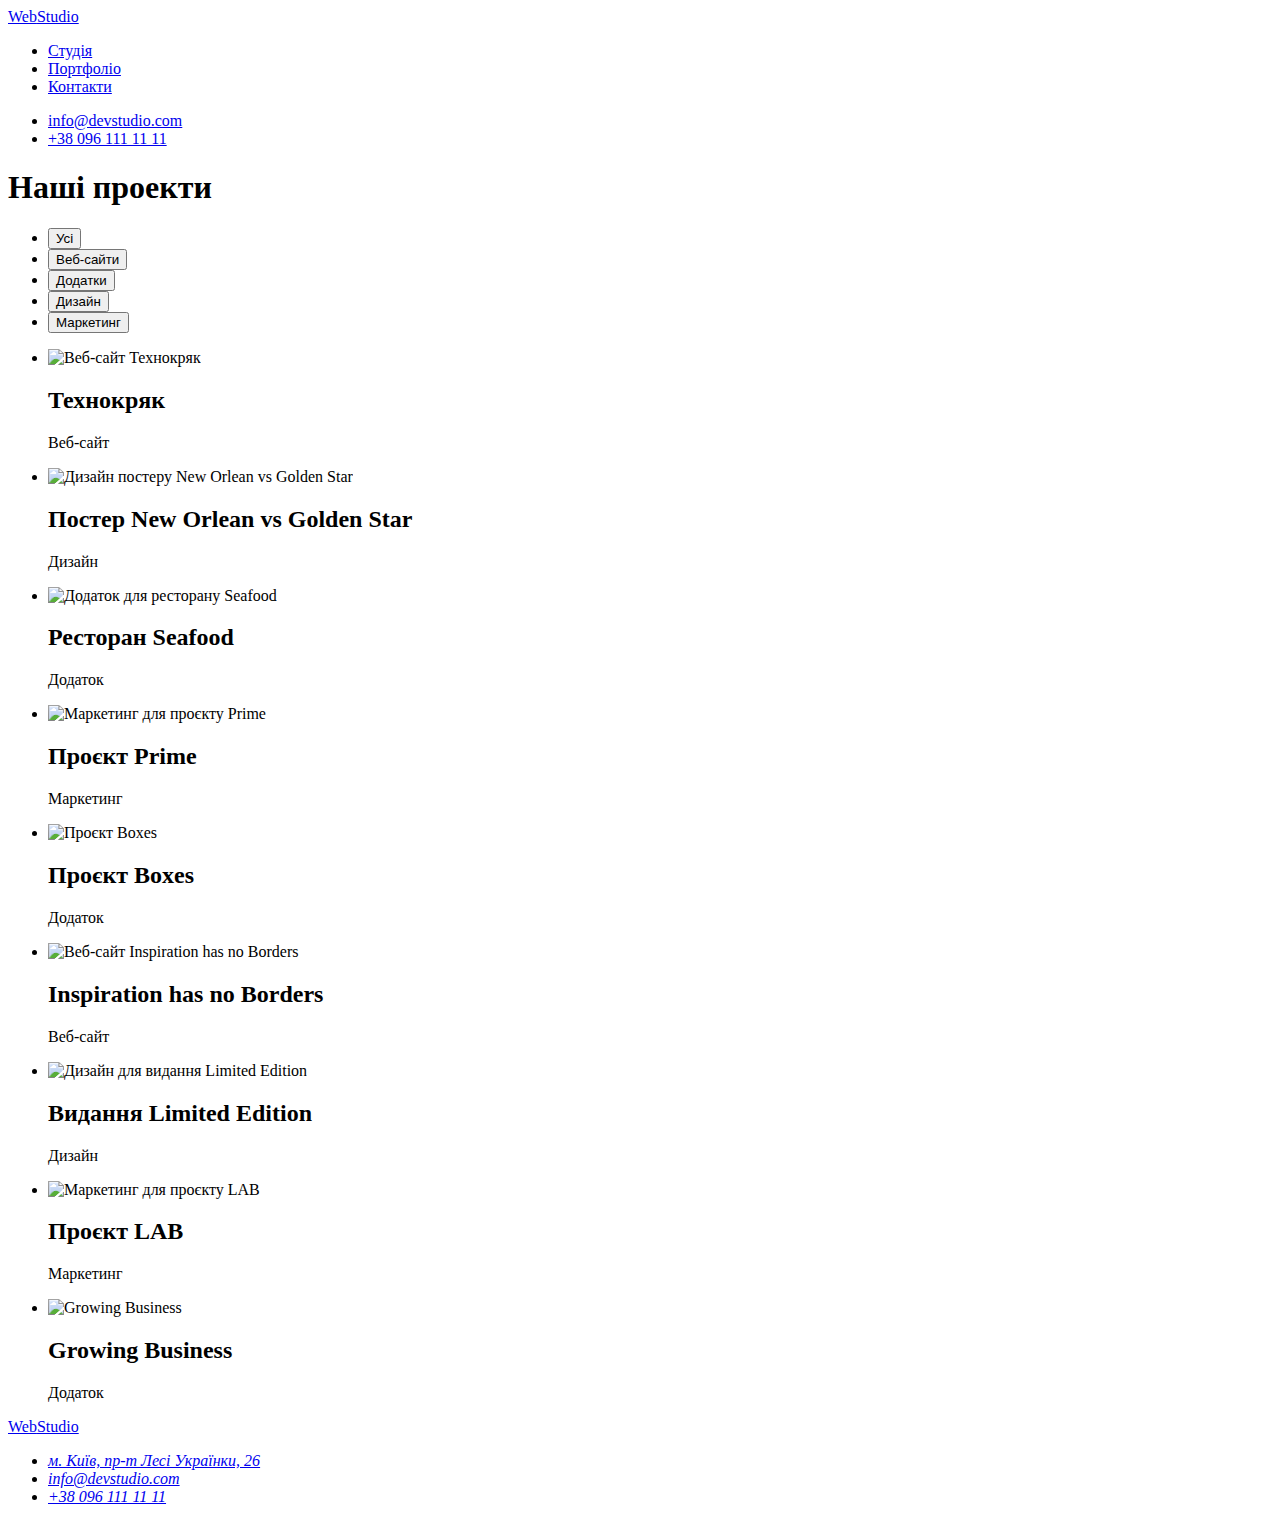
==== portfolio.html @ eea307a8 "Add files via upload" ====
<!DOCTYPE html>
<html lang="uk">
  <head>
    <meta charset="UTF-8" />
    <meta http-equiv="X-UA-Compatible" content="IE=edge" />
    <meta name="viewport" content="width=device-width, initial-scale=1.0" />
    <title>Portfolio</title>
    <link rel="stylesheet" href="./css/styles.css" />
    <link rel="preconnect" href="https://fonts.googleapis.com" />
    <link rel="preconnect" href="https://fonts.gstatic.com" crossorigin />
    <link
      href="https://fonts.googleapis.com/css2?family=Raleway:wght@700&family=Roboto:wght@400;500;700;900&display=swap"
      rel="stylesheet"
    />
  </head>
  <body>
    <!-- Header -->
    <header class="site-head">
      <nav class="site-map">
        <a class="site-logo" href="./index.html"
          ><span class="site-logo-web">Web</span>Studio</a
        >
        <ul class="site-list">
          <li class="list">
            <a class="site-list-item" href="./index.html">Студія</a>
          </li>
          <li class="list">
            <a class="site-list-item link-current" href="./portfolio.html"
              >Портфоліо</a
            >
          </li>
          <li class="list">
            <a class="site-list-item" href="./#">Контакти</a>
          </li>
        </ul>
        <ul class="head-contacts">
          <li class="list">
            <a class="head-mail" href="#">info@devstudio.com</a>
          </li>
          <li class="list">
            <a class="head-phone" href="tel:+380961111111">+38 096 111 11 11</a>
          </li>
        </ul>
      </nav>
    </header>
    <!-- Main -->
    <main>
      <!-- Projects -->
      <section class="projects">
        <h1 class="projects-title">Наші проекти</h1>
        <ul class="projects-buttons">
          <li class="list">
            <button type="button" class="project-btn">Усі</button>
          </li>
          <li class="list">
            <button type="button" class="project-btn">Веб-сайти</button>
          </li>
          <li class="list">
            <button type="button" class="project-btn">Додатки</button>
          </li>
          <li class="list">
            <button type="button" class="project-btn">Дизайн</button>
          </li>
          <li class="list">
            <button type="button" class="project-btn">Маркетинг</button>
          </li>
        </ul>
        <ul class="projects-list">
          <li class="list">
            <img
              src="./images/img-web-page.jpg"
              alt="Веб-сайт Технокряк"
              width="370"
            />
            <h2 class="project-list-item-title">Технокряк</h2>
            <p class="project-list-item-text">Веб-сайт</p>
          </li>
          <li class="list">
            <img
              src="./images/img-poster.jpg"
              alt="Дизайн постеру New Orlean vs Golden Star"
              width="370"
            />
            <h2 class="project-list-item-title">
              Постер <span lang="en-GB">New Orlean vs Golden Star</span>
            </h2>
            <p class="project-list-item-text">Дизайн</p>
          </li>
          <li class="list">
            <img
              src="./images/img-restaurant.jpg"
              alt="Додаток для ресторану Seafood"
              width="370"
            />
            <h2 class="project-list-item-title">
              Ресторан <span lang="en-GB">Seafood</span>
            </h2>
            <p class="project-list-item-text">Додаток</p>
          </li>
          <li class="list">
            <img
              src="./images/img-prime.jpg"
              alt="Маркетинг для проєкту Prime"
              width="370"
            />
            <h2 class="project-list-item-title">
              Проєкт <span lang="en-GB">Prime</span>
            </h2>
            <p class="project-list-item-text">Маркетинг</p>
          </li>
          <li class="project-list-item list">
            <img src="./images/img-boxes.jpg" alt="Проєкт Boxes" width="370" />
            <h2 class="project-list-item-title">
              Проєкт <span lang="en-GB">Boxes</span>
            </h2>
            <p class="project-list-item-text">Додаток</p>
          </li>
          <li class="list">
            <img
              src="./images/img-inspiration.jpg"
              alt="Веб-сайт Inspiration has no Borders"
              width="370"
            />
            <h2 class="project-list-item-title">
              <span lang="en-GB">Inspiration has no Borders</span>
            </h2>
            <p class="project-list-item-text">Веб-сайт</p>
          </li>
          <li class="list">
            <img
              src="./images/img-le.jpg"
              alt="Дизайн для видання Limited Edition"
              width="370"
            />
            <h2 class="project-list-item-title">
              Видання <span lang="en-GB">Limited Edition</span>
            </h2>
            <p class="project-list-item-text">Дизайн</p>
          </li>
          <li class="list">
            <img
              src="./images/img-lab.jpg"
              alt="Маркетинг для проєкту LAB"
              width="370"
            />
            <h2 class="project-list-item-title">
              Проєкт <span lang="en-GB">LAB</span>
            </h2>
            <p class="project-list-item-text">Маркетинг</p>
          </li>
          <li class="list">
            <img src="./images/img-gb.jpg" alt="Growing Business" width="370" />
            <h2 class="project-list-item-title">
              <span lang="en-GB">Growing Business</span>
            </h2>
            <p class="project-list-item-text">Додаток</p>
          </li>
        </ul>
      </section>
    </main>
    <!-- Footer -->
    <footer class="site-floor">
      <a class="floor-logo" href="./index.html"
        ><span class="site-logo-web">Web</span>Studio</a
      >
      <address class="location">
        <ul class="location-list">
          <li class="list">
            <a
              class="floor-location"
              href="https://goo.gl/maps/XUwRcNz6kgD58abX9"
              target="_blank"
              rel="noreferrer noopener"
              >м. Київ, пр-т Лесі Українки, 26</a
            >
          </li>
          <li class="list">
            <a class="floor-mail" href="#">info@devstudio.com</a>
          </li>
          <li class="list">
            <a class="floor-phone" href="tel:+380961111111"
              >+38 096 111 11 11</a
            >
          </li>
        </ul>
      </address>
    </footer>
  </body>
</html>
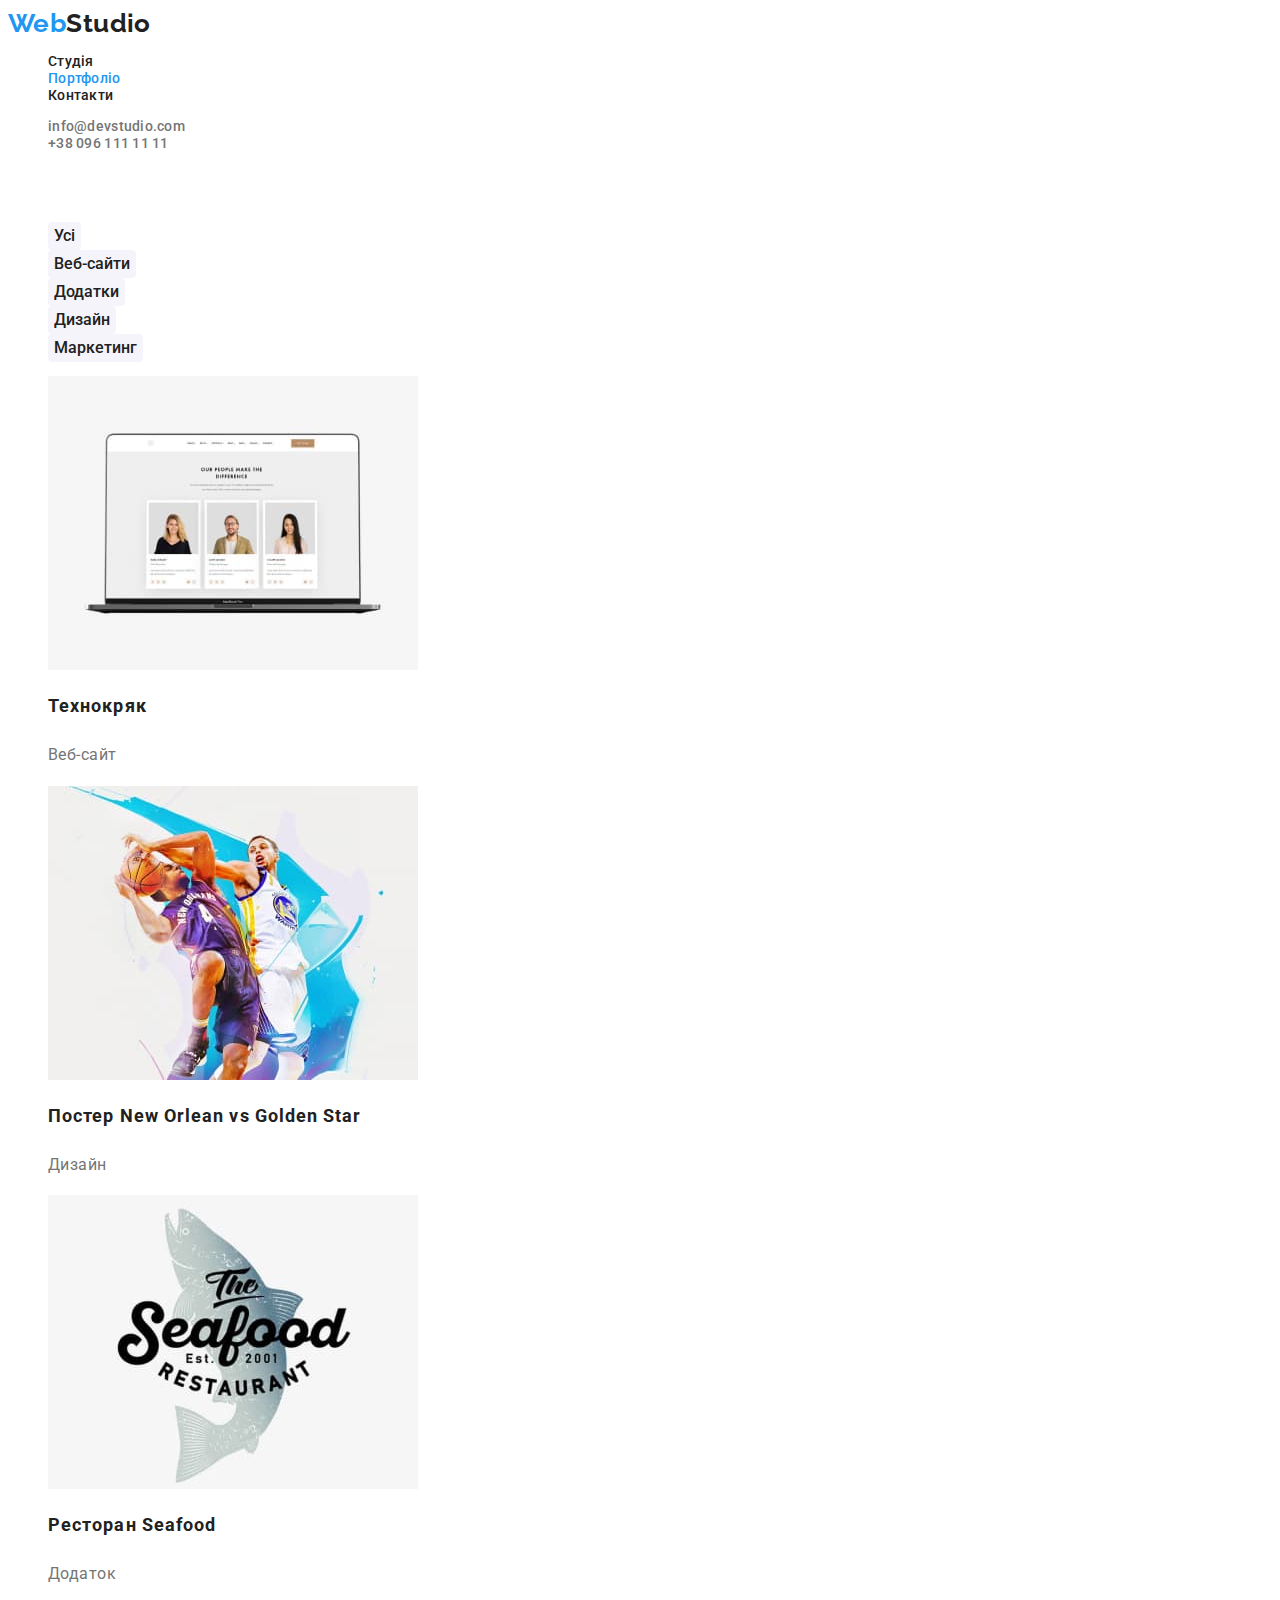
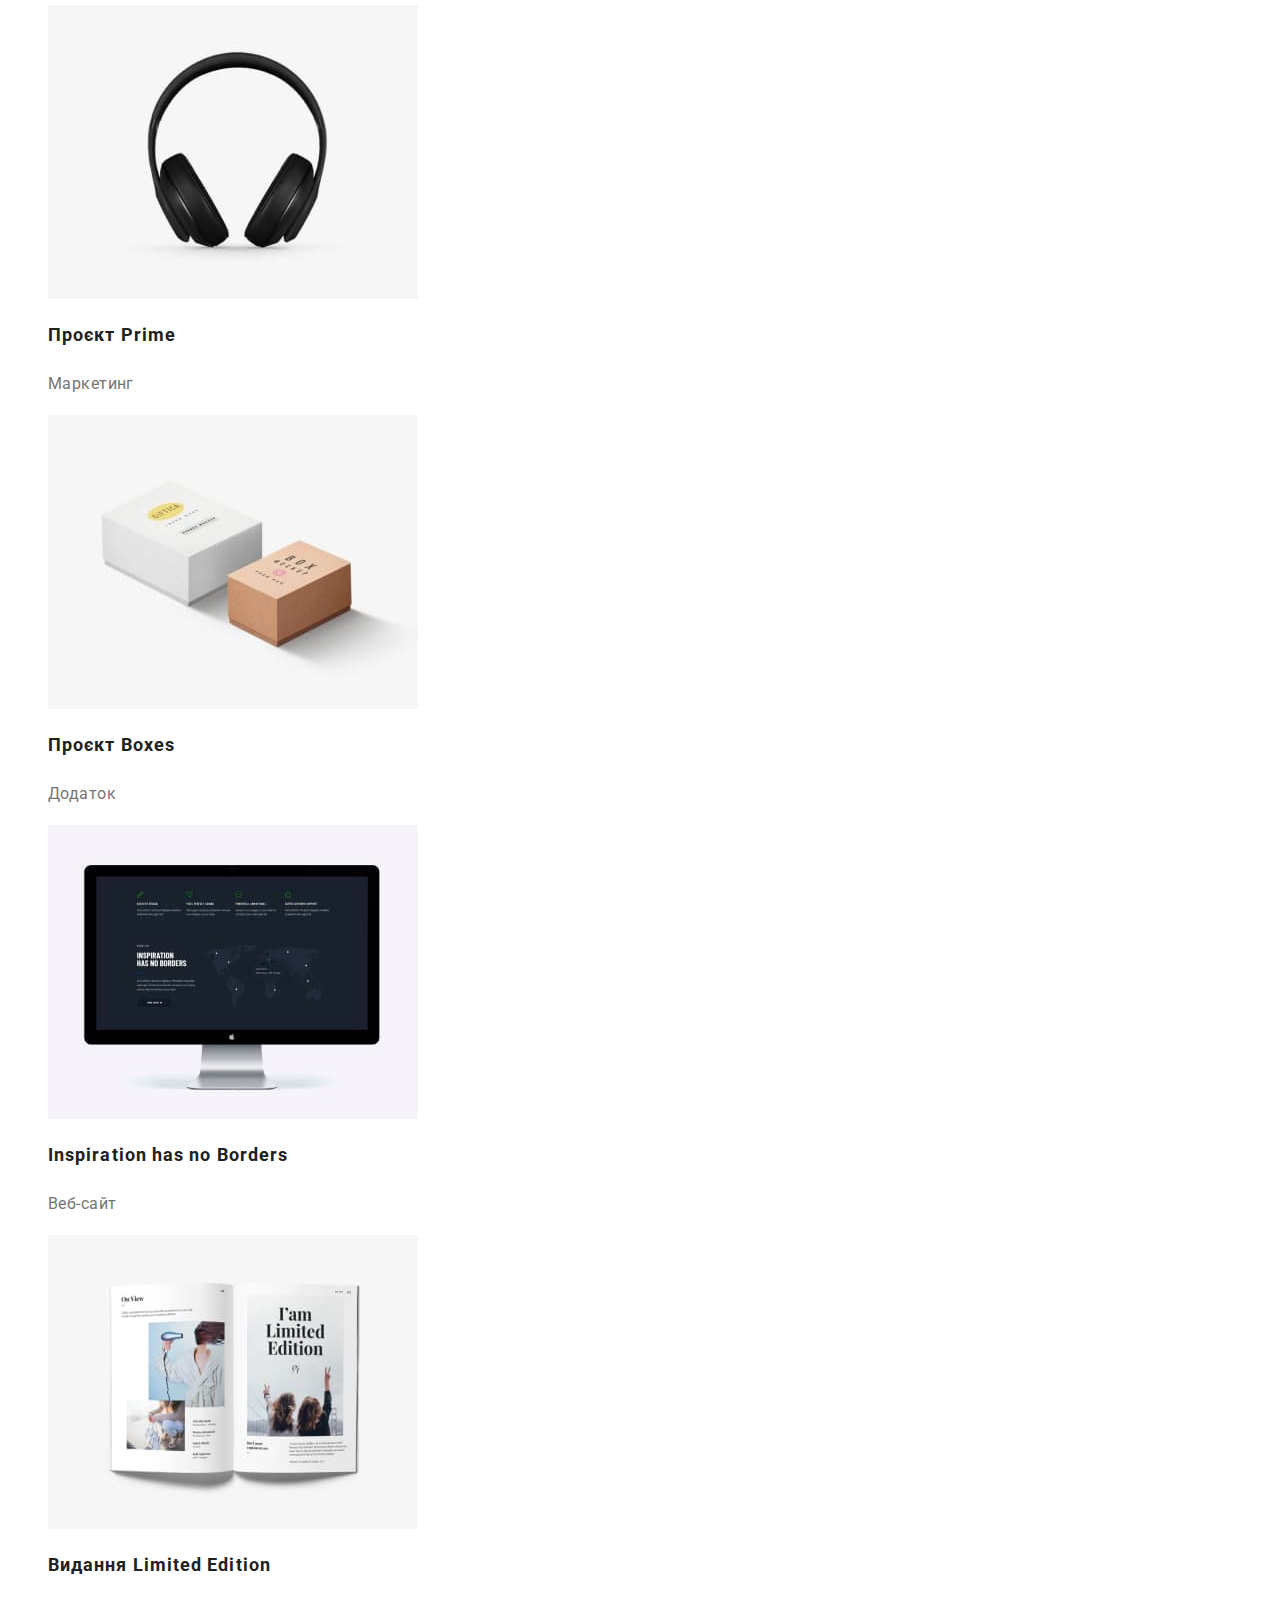
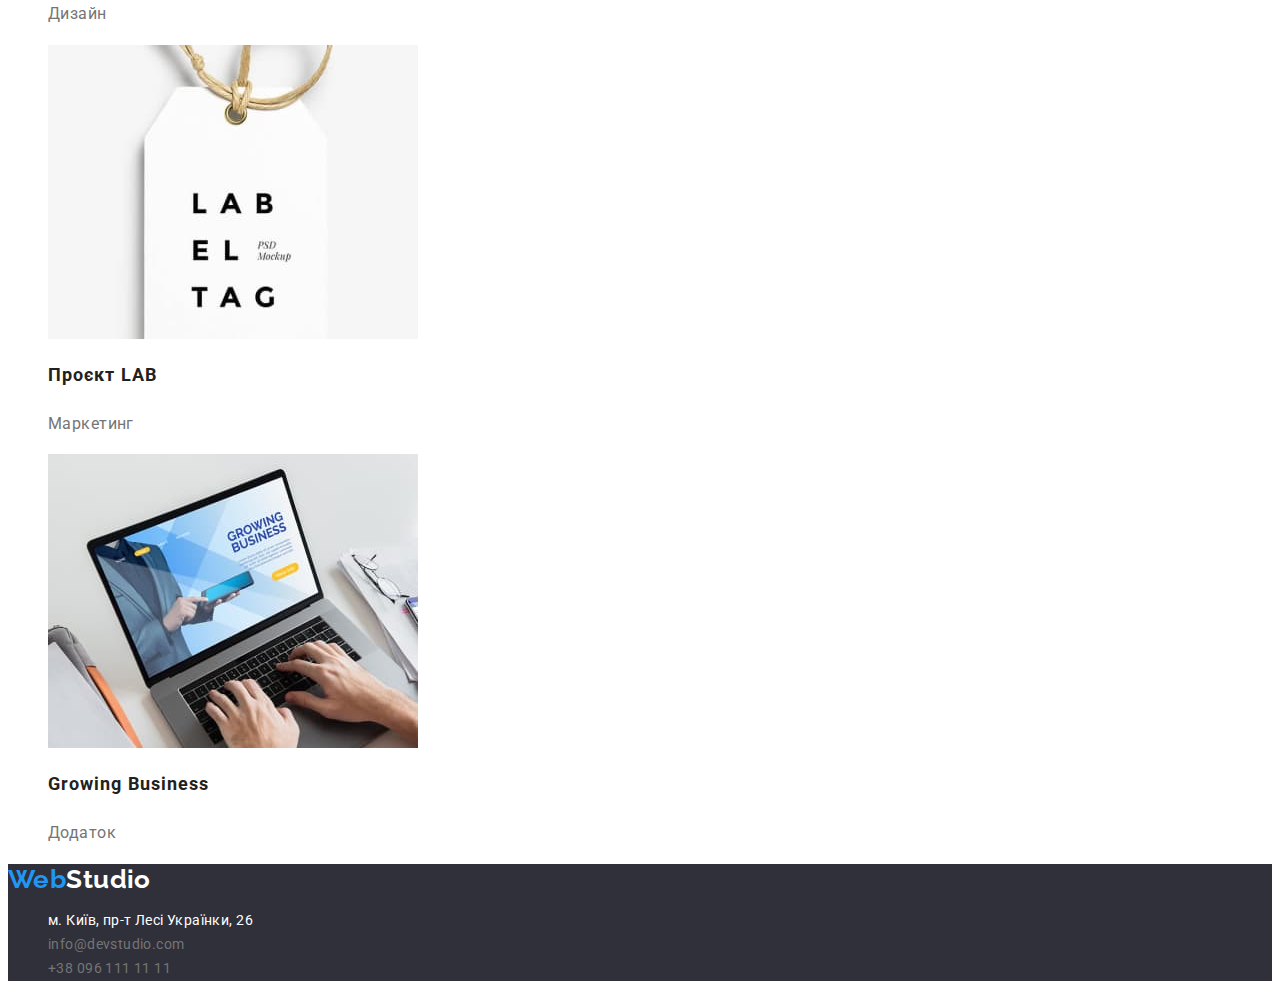
==== commit b5dc76d8: "add container and section classes" ====
--- a/portfolio.html
+++ b/portfolio.html
@@ -5,6 +5,10 @@
     <meta http-equiv="X-UA-Compatible" content="IE=edge" />
     <meta name="viewport" content="width=device-width, initial-scale=1.0" />
     <title>Portfolio</title>
+    <link
+      rel="stylesheet"
+      href="node_modules/modern-normalize/modern-normalize.css"
+    />
     <link rel="stylesheet" href="./css/styles.css" />
     <link rel="preconnect" href="https://fonts.googleapis.com" />
     <link rel="preconnect" href="https://fonts.gstatic.com" crossorigin />
@@ -16,174 +20,190 @@
   <body>
     <!-- Header -->
     <header class="site-head">
-      <nav class="site-map">
-        <a class="site-logo" href="./index.html"
-          ><span class="site-logo-web">Web</span>Studio</a
-        >
-        <ul class="site-list">
-          <li class="list">
-            <a class="site-list-item" href="./index.html">Студія</a>
-          </li>
-          <li class="list">
-            <a class="site-list-item link-current" href="./portfolio.html"
-              >Портфоліо</a
-            >
-          </li>
-          <li class="list">
-            <a class="site-list-item" href="./#">Контакти</a>
-          </li>
-        </ul>
-        <ul class="head-contacts">
-          <li class="list">
-            <a class="head-mail" href="#">info@devstudio.com</a>
-          </li>
-          <li class="list">
-            <a class="head-phone" href="tel:+380961111111">+38 096 111 11 11</a>
-          </li>
-        </ul>
-      </nav>
+      <div class="container">
+        <nav class="site-map">
+          <a class="site-logo" href="./index.html"
+            ><span class="site-logo-web">Web</span>Studio</a
+          >
+          <ul class="site-list">
+            <li class="list">
+              <a class="site-list-item" href="./index.html">Студія</a>
+            </li>
+            <li class="list">
+              <a class="site-list-item link-current" href="./portfolio.html"
+                >Портфоліо</a
+              >
+            </li>
+            <li class="list">
+              <a class="site-list-item" href="./#">Контакти</a>
+            </li>
+          </ul>
+          <ul class="head-contacts">
+            <li class="list">
+              <a class="head-mail" href="#">info@devstudio.com</a>
+            </li>
+            <li class="list">
+              <a class="head-phone" href="tel:+380961111111"
+                >+38 096 111 11 11</a
+              >
+            </li>
+          </ul>
+        </nav>
+      </div>
     </header>
     <!-- Main -->
     <main>
       <!-- Projects -->
       <section class="projects">
-        <h1 class="projects-title">Наші проекти</h1>
-        <ul class="projects-buttons">
-          <li class="list">
-            <button type="button" class="project-btn">Усі</button>
-          </li>
-          <li class="list">
-            <button type="button" class="project-btn">Веб-сайти</button>
-          </li>
-          <li class="list">
-            <button type="button" class="project-btn">Додатки</button>
-          </li>
-          <li class="list">
-            <button type="button" class="project-btn">Дизайн</button>
-          </li>
-          <li class="list">
-            <button type="button" class="project-btn">Маркетинг</button>
-          </li>
-        </ul>
-        <ul class="projects-list">
-          <li class="list">
-            <img
-              src="./images/img-web-page.jpg"
-              alt="Веб-сайт Технокряк"
-              width="370"
-            />
-            <h2 class="project-list-item-title">Технокряк</h2>
-            <p class="project-list-item-text">Веб-сайт</p>
-          </li>
-          <li class="list">
-            <img
-              src="./images/img-poster.jpg"
-              alt="Дизайн постеру New Orlean vs Golden Star"
-              width="370"
-            />
-            <h2 class="project-list-item-title">
-              Постер <span lang="en-GB">New Orlean vs Golden Star</span>
-            </h2>
-            <p class="project-list-item-text">Дизайн</p>
-          </li>
-          <li class="list">
-            <img
-              src="./images/img-restaurant.jpg"
-              alt="Додаток для ресторану Seafood"
-              width="370"
-            />
-            <h2 class="project-list-item-title">
-              Ресторан <span lang="en-GB">Seafood</span>
-            </h2>
-            <p class="project-list-item-text">Додаток</p>
-          </li>
-          <li class="list">
-            <img
-              src="./images/img-prime.jpg"
-              alt="Маркетинг для проєкту Prime"
-              width="370"
-            />
-            <h2 class="project-list-item-title">
-              Проєкт <span lang="en-GB">Prime</span>
-            </h2>
-            <p class="project-list-item-text">Маркетинг</p>
-          </li>
-          <li class="project-list-item list">
-            <img src="./images/img-boxes.jpg" alt="Проєкт Boxes" width="370" />
-            <h2 class="project-list-item-title">
-              Проєкт <span lang="en-GB">Boxes</span>
-            </h2>
-            <p class="project-list-item-text">Додаток</p>
-          </li>
-          <li class="list">
-            <img
-              src="./images/img-inspiration.jpg"
-              alt="Веб-сайт Inspiration has no Borders"
-              width="370"
-            />
-            <h2 class="project-list-item-title">
-              <span lang="en-GB">Inspiration has no Borders</span>
-            </h2>
-            <p class="project-list-item-text">Веб-сайт</p>
-          </li>
-          <li class="list">
-            <img
-              src="./images/img-le.jpg"
-              alt="Дизайн для видання Limited Edition"
-              width="370"
-            />
-            <h2 class="project-list-item-title">
-              Видання <span lang="en-GB">Limited Edition</span>
-            </h2>
-            <p class="project-list-item-text">Дизайн</p>
-          </li>
-          <li class="list">
-            <img
-              src="./images/img-lab.jpg"
-              alt="Маркетинг для проєкту LAB"
-              width="370"
-            />
-            <h2 class="project-list-item-title">
-              Проєкт <span lang="en-GB">LAB</span>
-            </h2>
-            <p class="project-list-item-text">Маркетинг</p>
-          </li>
-          <li class="list">
-            <img src="./images/img-gb.jpg" alt="Growing Business" width="370" />
-            <h2 class="project-list-item-title">
-              <span lang="en-GB">Growing Business</span>
-            </h2>
-            <p class="project-list-item-text">Додаток</p>
-          </li>
-        </ul>
+        <div class="container">
+          <h1 class="projects-title">Наші проекти</h1>
+          <ul class="projects-buttons">
+            <li class="list">
+              <button type="button" class="project-btn">Усі</button>
+            </li>
+            <li class="list">
+              <button type="button" class="project-btn">Веб-сайти</button>
+            </li>
+            <li class="list">
+              <button type="button" class="project-btn">Додатки</button>
+            </li>
+            <li class="list">
+              <button type="button" class="project-btn">Дизайн</button>
+            </li>
+            <li class="list">
+              <button type="button" class="project-btn">Маркетинг</button>
+            </li>
+          </ul>
+          <ul class="projects-list">
+            <li class="list">
+              <img
+                src="./images/img-web-page.jpg"
+                alt="Веб-сайт Технокряк"
+                width="370"
+              />
+              <h2 class="project-list-item-title">Технокряк</h2>
+              <p class="project-list-item-text">Веб-сайт</p>
+            </li>
+            <li class="list">
+              <img
+                src="./images/img-poster.jpg"
+                alt="Дизайн постеру New Orlean vs Golden Star"
+                width="370"
+              />
+              <h2 class="project-list-item-title">
+                Постер <span lang="en-GB">New Orlean vs Golden Star</span>
+              </h2>
+              <p class="project-list-item-text">Дизайн</p>
+            </li>
+            <li class="list">
+              <img
+                src="./images/img-restaurant.jpg"
+                alt="Додаток для ресторану Seafood"
+                width="370"
+              />
+              <h2 class="project-list-item-title">
+                Ресторан <span lang="en-GB">Seafood</span>
+              </h2>
+              <p class="project-list-item-text">Додаток</p>
+            </li>
+            <li class="list">
+              <img
+                src="./images/img-prime.jpg"
+                alt="Маркетинг для проєкту Prime"
+                width="370"
+              />
+              <h2 class="project-list-item-title">
+                Проєкт <span lang="en-GB">Prime</span>
+              </h2>
+              <p class="project-list-item-text">Маркетинг</p>
+            </li>
+            <li class="project-list-item list">
+              <img
+                src="./images/img-boxes.jpg"
+                alt="Проєкт Boxes"
+                width="370"
+              />
+              <h2 class="project-list-item-title">
+                Проєкт <span lang="en-GB">Boxes</span>
+              </h2>
+              <p class="project-list-item-text">Додаток</p>
+            </li>
+            <li class="list">
+              <img
+                src="./images/img-inspiration.jpg"
+                alt="Веб-сайт Inspiration has no Borders"
+                width="370"
+              />
+              <h2 class="project-list-item-title">
+                <span lang="en-GB">Inspiration has no Borders</span>
+              </h2>
+              <p class="project-list-item-text">Веб-сайт</p>
+            </li>
+            <li class="list">
+              <img
+                src="./images/img-le.jpg"
+                alt="Дизайн для видання Limited Edition"
+                width="370"
+              />
+              <h2 class="project-list-item-title">
+                Видання <span lang="en-GB">Limited Edition</span>
+              </h2>
+              <p class="project-list-item-text">Дизайн</p>
+            </li>
+            <li class="list">
+              <img
+                src="./images/img-lab.jpg"
+                alt="Маркетинг для проєкту LAB"
+                width="370"
+              />
+              <h2 class="project-list-item-title">
+                Проєкт <span lang="en-GB">LAB</span>
+              </h2>
+              <p class="project-list-item-text">Маркетинг</p>
+            </li>
+            <li class="list">
+              <img
+                src="./images/img-gb.jpg"
+                alt="Growing Business"
+                width="370"
+              />
+              <h2 class="project-list-item-title">
+                <span lang="en-GB">Growing Business</span>
+              </h2>
+              <p class="project-list-item-text">Додаток</p>
+            </li>
+          </ul>
+        </div>
       </section>
     </main>
     <!-- Footer -->
     <footer class="site-floor">
-      <a class="floor-logo" href="./index.html"
-        ><span class="site-logo-web">Web</span>Studio</a
-      >
-      <address class="location">
-        <ul class="location-list">
-          <li class="list">
-            <a
-              class="floor-location"
-              href="https://goo.gl/maps/XUwRcNz6kgD58abX9"
-              target="_blank"
-              rel="noreferrer noopener"
-              >м. Київ, пр-т Лесі Українки, 26</a
-            >
-          </li>
-          <li class="list">
-            <a class="floor-mail" href="#">info@devstudio.com</a>
-          </li>
-          <li class="list">
-            <a class="floor-phone" href="tel:+380961111111"
-              >+38 096 111 11 11</a
-            >
-          </li>
-        </ul>
-      </address>
+      <div class="container">
+        <a class="floor-logo" href="./index.html"
+          ><span class="site-logo-web">Web</span>Studio</a
+        >
+        <address class="location">
+          <ul class="location-list">
+            <li class="list">
+              <a
+                class="floor-location"
+                href="https://goo.gl/maps/XUwRcNz6kgD58abX9"
+                target="_blank"
+                rel="noreferrer noopener"
+                >м. Київ, пр-т Лесі Українки, 26</a
+              >
+            </li>
+            <li class="list">
+              <a class="floor-mail" href="#">info@devstudio.com</a>
+            </li>
+            <li class="list">
+              <a class="floor-phone" href="tel:+380961111111"
+                >+38 096 111 11 11</a
+              >
+            </li>
+          </ul>
+        </address>
+      </div>
     </footer>
   </body>
 </html>
--- a/css/styles.css
+++ b/css/styles.css
@@ -0,0 +1,282 @@
+:root {
+  --main-page-color: #ffffff;
+  --secondary-page-color: #2f303a;
+  --third-page-color: #f5f4fa;
+  --main-text-color: #212121;
+  --secondary-text-color: #757575;
+  --blue-color: #2196f3;
+}
+/* body */
+body {
+  font-family: "Roboto", sans-serif;
+  /* width: 1600px; */
+  background-color: var(--main-page-color);
+  font-size: 14px;
+  letter-spacing: 0.03em;
+  color: var(--main-text-color);
+}
+/* container */
+.container {
+width: 1200px;
+}
+/* section */
+.section {
+padding: 94px 0px; 
+}
+/* index and portfolio both */
+.list {
+  list-style: none;
+}
+/* header */
+.site-head {
+  background-color: var(--main-page-color);
+}
+.site-logo {
+  font-family: "Raleway", sans-serif;
+  font-weight: 700;
+  font-size: 26px;
+  line-height: 1.19;
+  color: var(--main-text-color);
+  text-decoration: none;
+}
+.site-logo:hover {
+  background-color: var(--main-page-color);
+}
+.site-logo:focus {
+  background-color: var(--main-page-color);
+}
+.site-logo-web {
+  color: var(--blue-color);
+}
+.site-list-item {
+  font-weight: 500;
+  line-height: 1.14;
+  letter-spacing: 0.02em;
+  color: var(--main-text-color);
+  text-decoration: none;
+}
+.site-list-item:hover {
+  color: var(--blue-color);
+}
+.site-list-item:focus {
+  color: var(--main-text-color);
+}
+.link-current {
+  color: var(--blue-color);
+}
+.head-mail {
+  font-weight: 500;
+  line-height: 1.14;
+  letter-spacing: 0.02em;
+  color: var(--secondary-text-color);
+  text-decoration: none;
+}
+.head-mail:hover {
+  color: var(--blue-color);
+}
+.head-mail :focus {
+  color: var(--main-text-color);
+}
+.head-phone {
+  font-weight: 500;
+  line-height: 1.14;
+  letter-spacing: 0.02em;
+  color: var(--secondary-text-color);
+  text-decoration: none;
+}
+.head-phone:hover {
+  color: var(--blue-color);
+}
+.head-phone:focus {
+  color: var(--main-text-color);
+}
+/* footer */
+.site-floor {
+  background-color: var(--secondary-page-color);
+}
+.floor-logo {
+  font-family: "Raleway";
+  font-weight: 700;
+  font-size: 26px;
+  line-height: 1.19;
+  color: var(--main-page-color);
+  text-decoration: none;
+}
+.floor-logo:hover {
+  background-color: var(--secondary-page-color);
+}
+.floor-logo:focus {
+  background-color: var(--secondary-page-color);
+}
+.floor-location {
+  font-style: normal;
+  line-height: 1.71;
+  color: var(--main-page-color);
+  text-decoration: none;
+}
+.floor-location:hover {
+  color: var(--blue-color);
+}
+.floor-location:focus {
+  color: var(--secondary-text-color);
+}
+.floor-mail {
+  font-style: normal;
+  line-height: 1.71;
+  color: var(--secondary-text-color);
+  text-decoration: none;
+}
+.floor-mail:hover {
+  color: var(--blue-color);
+}
+.floor-mail:focus {
+  color: var(--secondary-text-color);
+}
+.floor-phone {
+  font-style: normal;
+  line-height: 1.71;
+  color: var(--secondary-text-color);
+  text-decoration: none;
+}
+.floor-phone:hover {
+  color: var(--blue-color);
+}
+.floor-phone:focus {
+  color: var(--secondary-text-color);
+}
+/* index.html  */
+/* Index Main */
+/* Hero */
+.hero {
+  background-color: var(--secondary-page-color);
+}
+.hero-title {
+  font-weight: 900;
+  font-size: 44px;
+  line-height: 1.36;
+  letter-spacing: 0.06em;
+  text-transform: uppercase;
+  color: var(--main-page-color);
+}
+.button {
+  cursor: pointer;
+  font-family: inherit;
+  font-weight: 700;
+  font-size: 16px;
+  line-height: 1.87;
+  letter-spacing: 0.06em;
+  color: var(--main-page-color);
+  background-color: var(--blue-color);
+  border: var(--blue-color);
+  border-radius: 4px;
+}
+.button:hover {
+  color: var(--main-page-color);
+  background-color: var(--blue-color);
+  border: 1px solid var(--blue-color);
+  border-radius: 4px;
+}
+.button:focus {
+  color: var(--main-page-color);
+  background-color: var(--blue-color);
+  border: var(--blue-color);
+  border: 1px solid var(--blue-color);
+  border-radius: 4px;
+}
+/* Benefits  */
+.benefits-title {
+  visibility: hidden;
+}
+.benefits-list-title {
+  font-size: 14px;
+  font-weight: 700;
+  line-height: 1.14;
+  text-transform: uppercase;
+  color: var(--main-text-color);
+}
+.benefits-list-text {
+  line-height: 1.14;
+  color: var(--secondary-text-color);
+}
+/* Operation */
+.operation {
+  background-color: var(--main-page-color);
+}
+.operation-title {
+  font-weight: 700;
+  font-size: 36px;
+  line-height: 1.16;
+  color: var(--main-text-color);
+}
+/* Team */
+.team {
+  background-color: var(--third-page-color);
+}
+.team-title {
+  font-weight: 700;
+  font-size: 36px;
+  line-height: 1.16;
+  color: var(--main-text-color);
+}
+.team-list-item-title {
+  font-weight: 500;
+  font-size: 16px;
+  line-height: 1.18;
+  color: var(--main-text-color);
+}
+.team-list-item-text {
+  font-size: 16px;
+  line-height: 1.18;
+  color: var(--secondary-text-color);
+}
+/* portfolio.html  */
+/*  Portfolio Main  */
+.project {
+  background-color: var(--main-page-color);
+}
+/* Projects */
+.projects-title {
+  visibility: hidden;
+}
+.projects-buttons {
+  background-color: var(--main-page-color);
+}
+.project-btn {
+  cursor: pointer;
+  font-family: inherit;
+  font-weight: 500;
+  font-size: 16px;
+  line-height: 1.62;
+  color: var(--main-text-color);
+  background-color: var(--third-page-color);
+  border: var(--third-page-color);
+  border-radius: 4px;
+}
+.project-btn:hover {
+  color: var(--main-page-color);
+  background-color: var(--blue-color);
+  border: var(--blue-color);
+  border: 1px solid var(--main-text-color);
+  border-radius: 4px;
+}
+.project-btn:focus {
+  color: var(--main-page-color);
+  background-color: var(--blue-color);
+  border: 1px solid var(--main-text-color);
+  border-radius: 4px;
+}
+.projects-title {
+  visibility: hidden;
+}
+.project-list-item-title {
+  font-weight: 700;
+  font-size: 18px;
+  line-height: 2;
+  letter-spacing: 0.06em;
+  color: var(--main-text-color);
+}
+.project-list-item-text {
+  font-size: 16px;
+  line-height: 1.87;
+  color: var(--secondary-text-color);
+}
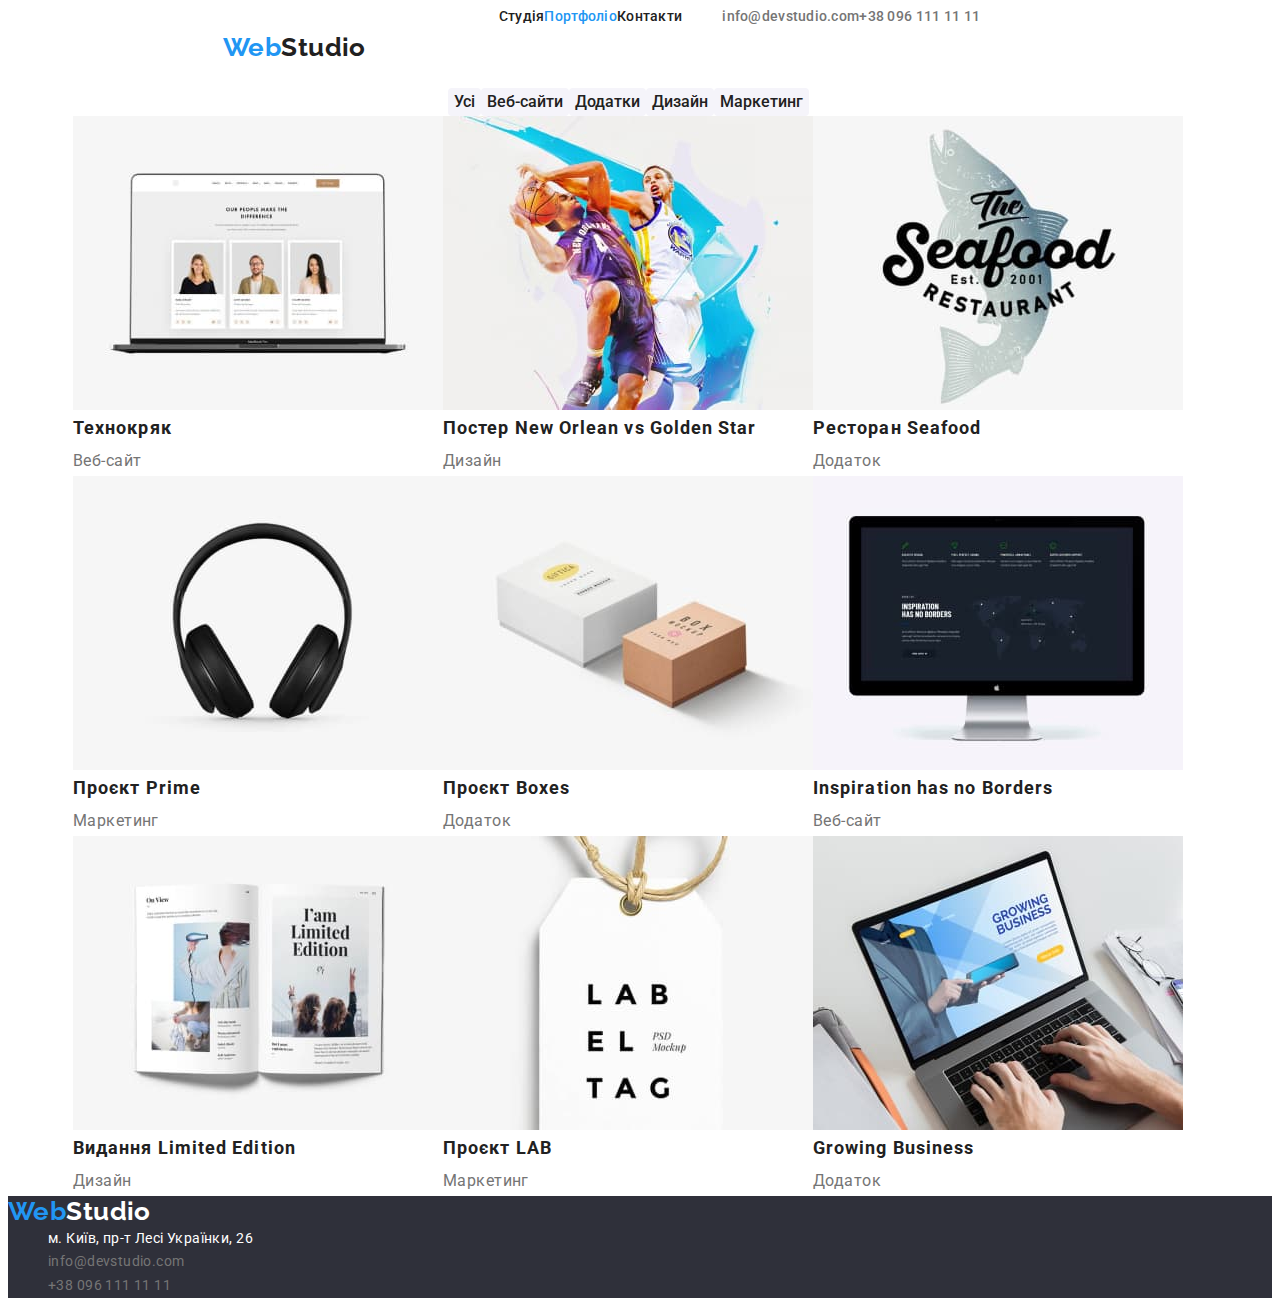
==== commit cc1b1556: "margin & padding" ====
--- a/portfolio.html
+++ b/portfolio.html
@@ -19,31 +19,31 @@
   </head>
   <body>
     <!-- Header -->
-    <header class="site-head">
+    <header class="page-header">
       <div class="container">
-        <nav class="site-map">
-          <a class="site-logo" href="./index.html"
-            ><span class="site-logo-web">Web</span>Studio</a
+        <nav class="page-nav">
+          <a class="header-logo" href="./index.html"
+            ><span class="web-part">Web</span>Studio</a
           >
-          <ul class="site-list">
-            <li class="list">
-              <a class="site-list-item" href="./index.html">Студія</a>
-            </li>
-            <li class="list">
-              <a class="site-list-item link-current" href="./portfolio.html"
+          <ul class="nav-list">
+            <li class="list">
+              <a class="nav-item" href="./index.html">Студія</a>
+            </li>
+            <li class="list">
+              <a class="nav-item link-current" href="./portfolio.html"
                 >Портфоліо</a
               >
             </li>
             <li class="list">
-              <a class="site-list-item" href="./#">Контакти</a>
-            </li>
-          </ul>
-          <ul class="head-contacts">
-            <li class="list">
-              <a class="head-mail" href="#">info@devstudio.com</a>
-            </li>
-            <li class="list">
-              <a class="head-phone" href="tel:+380961111111"
+              <a class="nav-item" href="./#">Контакти</a>
+            </li>
+          </ul>
+          <ul class="nav-contacts">
+            <li class="list">
+              <a class="nav-mail" href="#">info@devstudio.com</a>
+            </li>
+            <li class="list">
+              <a class="nav-phone" href="tel:+380961111111"
                 >+38 096 111 11 11</a
               >
             </li>
@@ -56,7 +56,7 @@
       <!-- Projects -->
       <section class="projects">
         <div class="container">
-          <h1 class="projects-title">Наші проекти</h1>
+          <h1 class="projects-title visually-hidden">Наші проекти</h1>
           <ul class="projects-buttons">
             <li class="list">
               <button type="button" class="project-btn">Усі</button>
@@ -81,8 +81,8 @@
                 alt="Веб-сайт Технокряк"
                 width="370"
               />
-              <h2 class="project-list-item-title">Технокряк</h2>
-              <p class="project-list-item-text">Веб-сайт</p>
+              <h2 class="project-caption">Технокряк</h2>
+              <p class="project-text">Веб-сайт</p>
             </li>
             <li class="list">
               <img
@@ -90,10 +90,10 @@
                 alt="Дизайн постеру New Orlean vs Golden Star"
                 width="370"
               />
-              <h2 class="project-list-item-title">
+              <h2 class="project-caption">
                 Постер <span lang="en-GB">New Orlean vs Golden Star</span>
               </h2>
-              <p class="project-list-item-text">Дизайн</p>
+              <p class="project-text">Дизайн</p>
             </li>
             <li class="list">
               <img
@@ -101,10 +101,10 @@
                 alt="Додаток для ресторану Seafood"
                 width="370"
               />
-              <h2 class="project-list-item-title">
+              <h2 class="project-caption">
                 Ресторан <span lang="en-GB">Seafood</span>
               </h2>
-              <p class="project-list-item-text">Додаток</p>
+              <p class="project-text">Додаток</p>
             </li>
             <li class="list">
               <img
@@ -112,21 +112,21 @@
                 alt="Маркетинг для проєкту Prime"
                 width="370"
               />
-              <h2 class="project-list-item-title">
+              <h2 class="project-caption">
                 Проєкт <span lang="en-GB">Prime</span>
               </h2>
-              <p class="project-list-item-text">Маркетинг</p>
-            </li>
-            <li class="project-list-item list">
+              <p class="project-text">Маркетинг</p>
+            </li>
+            <li class="list">
               <img
                 src="./images/img-boxes.jpg"
                 alt="Проєкт Boxes"
                 width="370"
               />
-              <h2 class="project-list-item-title">
+              <h2 class="project-caption">
                 Проєкт <span lang="en-GB">Boxes</span>
               </h2>
-              <p class="project-list-item-text">Додаток</p>
+              <p class="project-text">Додаток</p>
             </li>
             <li class="list">
               <img
@@ -134,10 +134,10 @@
                 alt="Веб-сайт Inspiration has no Borders"
                 width="370"
               />
-              <h2 class="project-list-item-title">
+              <h2 class="project-caption">
                 <span lang="en-GB">Inspiration has no Borders</span>
               </h2>
-              <p class="project-list-item-text">Веб-сайт</p>
+              <p class="project-text">Веб-сайт</p>
             </li>
             <li class="list">
               <img
@@ -145,10 +145,10 @@
                 alt="Дизайн для видання Limited Edition"
                 width="370"
               />
-              <h2 class="project-list-item-title">
+              <h2 class="project-caption">
                 Видання <span lang="en-GB">Limited Edition</span>
               </h2>
-              <p class="project-list-item-text">Дизайн</p>
+              <p class="project-text">Дизайн</p>
             </li>
             <li class="list">
               <img
@@ -156,10 +156,10 @@
                 alt="Маркетинг для проєкту LAB"
                 width="370"
               />
-              <h2 class="project-list-item-title">
+              <h2 class="project-caption">
                 Проєкт <span lang="en-GB">LAB</span>
               </h2>
-              <p class="project-list-item-text">Маркетинг</p>
+              <p class="project-text">Маркетинг</p>
             </li>
             <li class="list">
               <img
@@ -167,26 +167,26 @@
                 alt="Growing Business"
                 width="370"
               />
-              <h2 class="project-list-item-title">
+              <h2 class="project-caption">
                 <span lang="en-GB">Growing Business</span>
               </h2>
-              <p class="project-list-item-text">Додаток</p>
+              <p class="project-text">Додаток</p>
             </li>
           </ul>
         </div>
       </section>
     </main>
     <!-- Footer -->
-    <footer class="site-floor">
+    <footer class="page-floor">
       <div class="container">
         <a class="floor-logo" href="./index.html"
-          ><span class="site-logo-web">Web</span>Studio</a
+          ><span class="web-part">Web</span>Studio</a
         >
         <address class="location">
           <ul class="location-list">
             <li class="list">
               <a
-                class="floor-location"
+                class="location"
                 href="https://goo.gl/maps/XUwRcNz6kgD58abX9"
                 target="_blank"
                 rel="noreferrer noopener"
--- a/css/styles.css
+++ b/css/styles.css
@@ -1,97 +1,164 @@
+html {
+  box-sizing: border-box;
+}
+
+*,
+*::before,
+*::after {
+  box-sizing: inherit;
+}
+
 :root {
   --main-page-color: #ffffff;
   --secondary-page-color: #2f303a;
   --third-page-color: #f5f4fa;
   --main-text-color: #212121;
   --secondary-text-color: #757575;
-  --blue-color: #2196f3;
-}
-/* body */
+  --accent-color: #2196f3;
+}
+
 body {
   font-family: "Roboto", sans-serif;
-  /* width: 1600px; */
   background-color: var(--main-page-color);
   font-size: 14px;
   letter-spacing: 0.03em;
   color: var(--main-text-color);
 }
+
+.visually-hidden {
+  position: absolute;
+  width: 1px;
+  height: 1px;
+  margin: -1px;
+  border: 0;
+  padding: 0;
+  clip: rect(0 0 0 0);
+  overflow: hidden;
+}
+
+h1,
+h2,
+h3,
+ul,
+p {
+  margin: 0;
+  /* padding: 0; */
+}
+
+img {
+  display: block;
+  max-width: 100%;
+  height: auto;
+}
+
 /* container */
+
 .container {
-width: 1200px;
-}
+  width: 1200px;
+}
+
 /* section */
+
 .section {
-padding: 94px 0px; 
-}
+  padding: 94px 0px;
+}
+
 /* index and portfolio both */
+
 .list {
   list-style: none;
 }
+
 /* header */
-.site-head {
-  background-color: var(--main-page-color);
-}
-.site-logo {
+
+.page-header {
+  background-color: var(--main-page-color);
+}
+
+.page-nav,
+.nav-list,
+.nav-contacts {
+  display: flex;
+  flex-direction: row;
+  flex-wrap: nowrap;
+}
+
+
+
+/* .nav-contacts {
+  display: flex;
+  flex-wrap: nowrap;
+} */
+
+.header-logo {
   font-family: "Raleway", sans-serif;
   font-weight: 700;
   font-size: 26px;
   line-height: 1.19;
   color: var(--main-text-color);
   text-decoration: none;
-}
-.site-logo:hover {
-  background-color: var(--main-page-color);
-}
-.site-logo:focus {
-  background-color: var(--main-page-color);
-}
-.site-logo-web {
-  color: var(--blue-color);
-}
-.site-list-item {
+  padding: 24px 93px 25px 215px;
+}
+.header-logo:hover {
+  background-color: var(--main-page-color);
+}
+.header-logo:focus {
+  background-color: var(--main-page-color);
+}
+.web-part {
+  color: var(--accent-color);
+}
+
+/* .nav-item {
+  margin: 32px 50px 32px 50px ;
+} */
+
+.nav-item {
   font-weight: 500;
   line-height: 1.14;
   letter-spacing: 0.02em;
   color: var(--main-text-color);
   text-decoration: none;
 }
-.site-list-item:hover {
-  color: var(--blue-color);
-}
-.site-list-item:focus {
+.nav-item:hover {
+  color: var(--accent-color);
+}
+.nav-item:focus {
   color: var(--main-text-color);
 }
 .link-current {
-  color: var(--blue-color);
-}
-.head-mail {
+  color: var(--accent-color);
+}
+.nav-mail {
   font-weight: 500;
   line-height: 1.14;
   letter-spacing: 0.02em;
   color: var(--secondary-text-color);
   text-decoration: none;
 }
-.head-mail:hover {
-  color: var(--blue-color);
-}
-.head-mail :focus {
-  color: var(--main-text-color);
-}
-.head-phone {
+.nav-mail:hover {
+  color: var(--accent-color);
+}
+.nav-mail:focus {
+  color: var(--main-text-color);
+}
+.nav-phone {
   font-weight: 500;
   line-height: 1.14;
   letter-spacing: 0.02em;
   color: var(--secondary-text-color);
   text-decoration: none;
 }
-.head-phone:hover {
-  color: var(--blue-color);
-}
-.head-phone:focus {
-  color: var(--main-text-color);
-}
+.nav-phone:hover {
+  color: var(---accent-color);
+}
+.nav-phone:focus {
+  color: var(--main-text-color);
+}
+
 /* footer */
-.site-floor {
+
+.page-floor {
   background-color: var(--secondary-page-color);
 }
 .floor-logo {
@@ -108,16 +175,23 @@
 .floor-logo:focus {
   background-color: var(--secondary-page-color);
 }
-.floor-location {
+.location {
   font-style: normal;
   line-height: 1.71;
   color: var(--main-page-color);
   text-decoration: none;
 }
-.floor-location:hover {
-  color: var(--blue-color);
-}
-.floor-location:focus {
+
+/* .location-list {
+  display: flex;
+  flex-direction: column;
+  flex-wrap: nowrap;
+} */
+
+.location:hover {
+  color: var(--accent-color);
+}
+.location:focus {
   color: var(--secondary-text-color);
 }
 .floor-mail {
@@ -127,7 +201,7 @@
   text-decoration: none;
 }
 .floor-mail:hover {
-  color: var(--blue-color);
+  color: var(--accent-color);
 }
 .floor-mail:focus {
   color: var(--secondary-text-color);
@@ -139,14 +213,16 @@
   text-decoration: none;
 }
 .floor-phone:hover {
-  color: var(--blue-color);
+  color: var(--accent-color);
 }
 .floor-phone:focus {
   color: var(--secondary-text-color);
 }
+
 /* index.html  */
-/* Index Main */
+
 /* Hero */
+
 .hero {
   background-color: var(--secondary-page-color);
 }
@@ -166,39 +242,46 @@
   line-height: 1.87;
   letter-spacing: 0.06em;
   color: var(--main-page-color);
-  background-color: var(--blue-color);
-  border: var(--blue-color);
+  background-color: var(--accent-color);
+  border: var(--accent-color);
   border-radius: 4px;
 }
 .button:hover {
   color: var(--main-page-color);
-  background-color: var(--blue-color);
-  border: 1px solid var(--blue-color);
+  background-color: var(--accent-color);
+  border: 1px solid var(--accent-color);
   border-radius: 4px;
 }
 .button:focus {
   color: var(--main-page-color);
-  background-color: var(--blue-color);
-  border: var(--blue-color);
-  border: 1px solid var(--blue-color);
-  border-radius: 4px;
-}
+  background-color: var(--accent-color);
+  border: var(--accent-color);
+  border: 1px solid var(--accent-color);
+  border-radius: 4px;
+}
+
 /* Benefits  */
-.benefits-title {
-  visibility: hidden;
-}
-.benefits-list-title {
+
+.benefits-list {
+  display: flex;
+  flex-direction: row;
+  flex-wrap: nowrap;
+}
+
+.benefits-caption {
   font-size: 14px;
   font-weight: 700;
   line-height: 1.14;
   text-transform: uppercase;
   color: var(--main-text-color);
 }
-.benefits-list-text {
-  line-height: 1.14;
-  color: var(--secondary-text-color);
-}
+.benefits-text {
+  line-height: 1.14;
+  color: var(--secondary-text-color);
+}
+
 /* Operation */
+
 .operation {
   background-color: var(--main-page-color);
 }
@@ -208,39 +291,60 @@
   line-height: 1.16;
   color: var(--main-text-color);
 }
+
+.operation-list {
+  display: flex;
+  flex-direction: row;
+  flex-wrap: nowrap;
+}
+
 /* Team */
+
 .team {
   background-color: var(--third-page-color);
 }
+
 .team-title {
   font-weight: 700;
   font-size: 36px;
   line-height: 1.16;
   color: var(--main-text-color);
 }
-.team-list-item-title {
+
+.team-list {
+  display: flex;
+  flex-direction: row;
+  flex-wrap: nowrap;
+}
+
+.team-caption {
   font-weight: 500;
   font-size: 16px;
   line-height: 1.18;
   color: var(--main-text-color);
 }
-.team-list-item-text {
+.team-text {
   font-size: 16px;
   line-height: 1.18;
   color: var(--secondary-text-color);
 }
+
 /* portfolio.html  */
-/*  Portfolio Main  */
+
+/* Projects */
+
 .project {
   background-color: var(--main-page-color);
 }
-/* Projects */
-.projects-title {
-  visibility: hidden;
-}
+
 .projects-buttons {
   background-color: var(--main-page-color);
-}
+  display: flex;
+  flex-direction: row;
+  flex-wrap: nowrap;
+  justify-content: center;
+}
+
 .project-btn {
   cursor: pointer;
   font-family: inherit;
@@ -254,28 +358,36 @@
 }
 .project-btn:hover {
   color: var(--main-page-color);
-  background-color: var(--blue-color);
-  border: var(--blue-color);
+  background-color: var(--accent-color);
+  border: var(--accent-color);
   border: 1px solid var(--main-text-color);
   border-radius: 4px;
 }
 .project-btn:focus {
   color: var(--main-page-color);
-  background-color: var(--blue-color);
+  background-color: var(--accent-color);
   border: 1px solid var(--main-text-color);
   border-radius: 4px;
 }
 .projects-title {
   visibility: hidden;
 }
-.project-list-item-title {
+
+.projects-list {
+  display: flex;
+  flex-wrap: wrap;
+  flex-direction: row;
+  justify-content: center;
+}
+
+.project-caption {
   font-weight: 700;
   font-size: 18px;
   line-height: 2;
   letter-spacing: 0.06em;
   color: var(--main-text-color);
 }
-.project-list-item-text {
+.project-text {
   font-size: 16px;
   line-height: 1.87;
   color: var(--secondary-text-color);
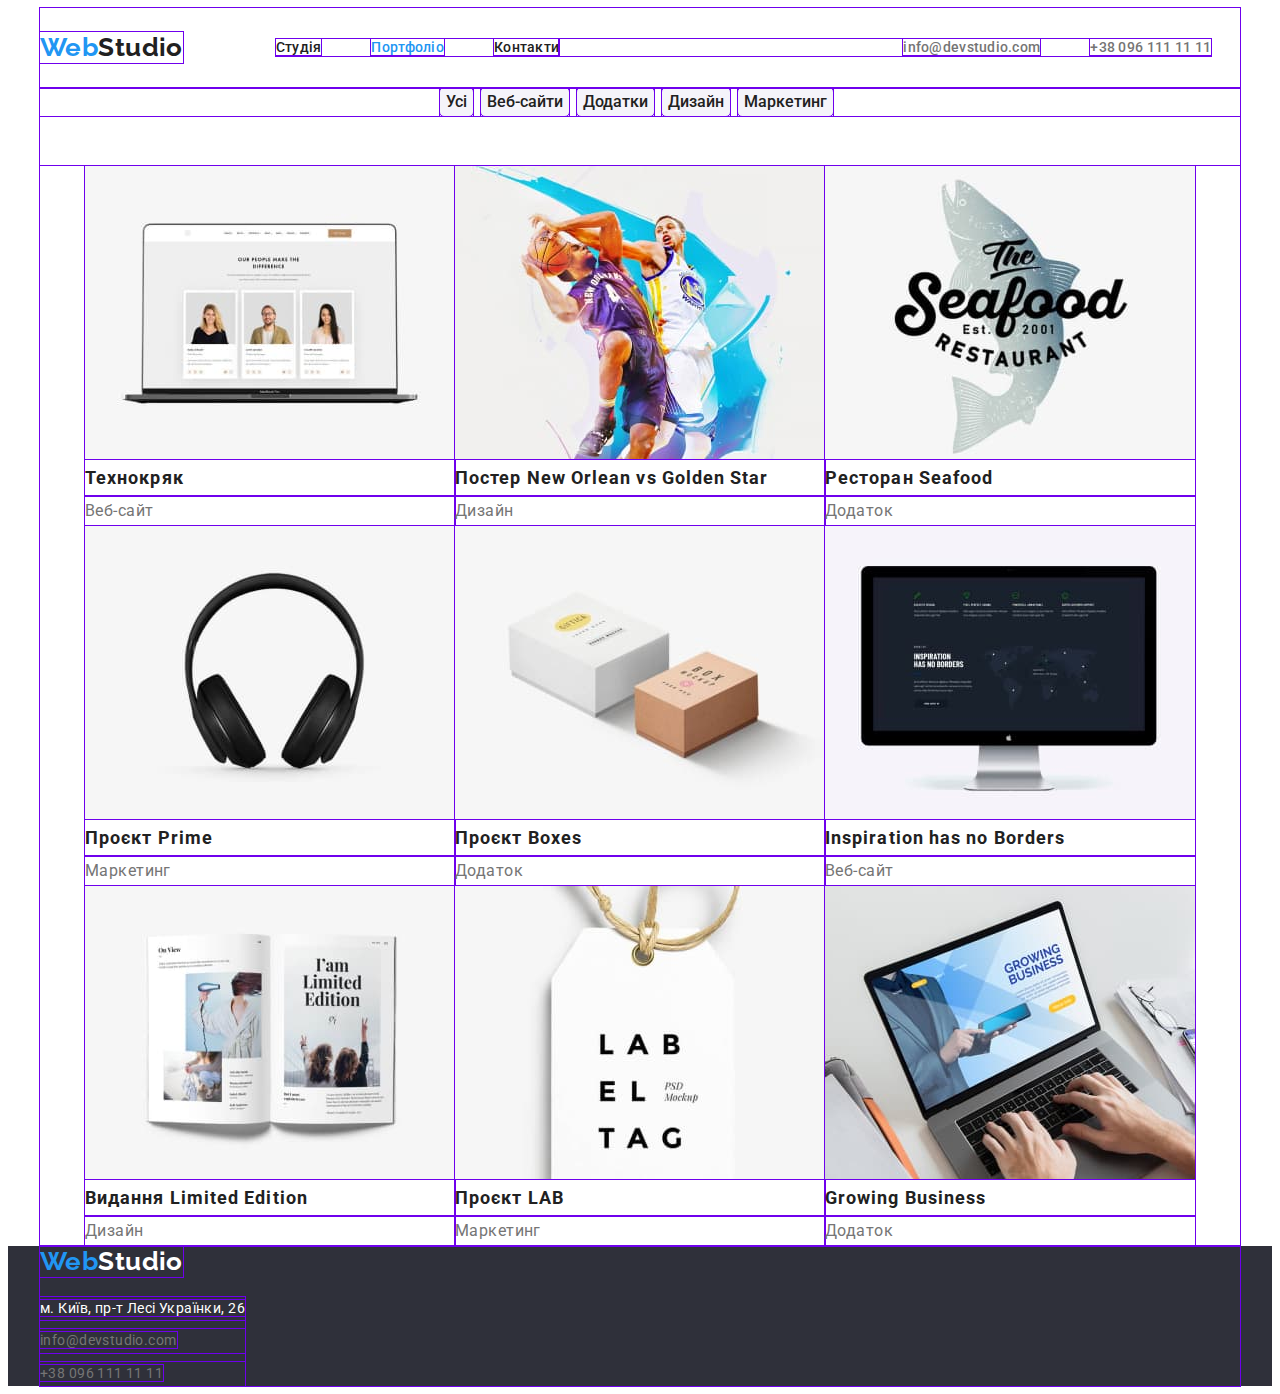
==== commit 38089ceb: "update styles.css" ====
--- a/portfolio.html
+++ b/portfolio.html
@@ -20,7 +20,7 @@
   <body>
     <!-- Header -->
     <header class="page-header">
-      <div class="container">
+      <div class="container header-div">
         <nav class="page-nav">
           <a class="header-logo" href="./index.html"
             ><span class="web-part">Web</span>Studio</a
@@ -30,15 +30,13 @@
               <a class="nav-item" href="./index.html">Студія</a>
             </li>
             <li class="list">
-              <a class="nav-item link-current" href="./portfolio.html"
-                >Портфоліо</a
-              >
+              <a class="nav-item link-current" href="./portfolio.html">Портфоліо</a>
             </li>
             <li class="list">
               <a class="nav-item" href="./#">Контакти</a>
             </li>
           </ul>
-          <ul class="nav-contacts">
+          <ul class="contacts-list">
             <li class="list">
               <a class="nav-mail" href="#">info@devstudio.com</a>
             </li>
--- a/css/styles.css
+++ b/css/styles.css
@@ -15,6 +15,8 @@
   --main-text-color: #212121;
   --secondary-text-color: #757575;
   --accent-color: #2196f3;
+  --border-color: #ECECEC;
+
 }
 
 body {
@@ -42,7 +44,7 @@
 ul,
 p {
   margin: 0;
-  /* padding: 0; */
+  padding: 0;
 }
 
 img {
@@ -51,16 +53,31 @@
   height: auto;
 }
 
+div,
+h1,
+h2,
+h3,
+ul,
+li,
+a,
+p,
+button {
+  outline: 1px solid rgb(111, 0, 237);
+}
+
 /* container */
 
 .container {
   width: 1200px;
+  margin-left: auto;
+  margin-right: auto;
 }
 
 /* section */
 
 .section {
-  padding: 94px 0px;
+  padding-top: 94px;
+  padding-bottom: 94px;
 }
 
 /* index and portfolio both */
@@ -73,45 +90,50 @@
 
 .page-header {
   background-color: var(--main-page-color);
-}
-
-.page-nav,
-.nav-list,
-.nav-contacts {
+  border-bottom: 1px stroke var(--border-color);
+}
+
+.page-nav {
   display: flex;
-  flex-direction: row;
-  flex-wrap: nowrap;
-}
-
-
-
-/* .nav-contacts {
-  display: flex;
-  flex-wrap: nowrap;
-} */
+  align-items: center;
+  padding-top: 24px;
+  padding-bottom: 25px;
+}
 
 .header-logo {
+  display: block;
   font-family: "Raleway", sans-serif;
   font-weight: 700;
   font-size: 26px;
   line-height: 1.19;
   color: var(--main-text-color);
   text-decoration: none;
-  padding: 24px 93px 25px 215px;
-}
-.header-logo:hover {
-  background-color: var(--main-page-color);
-}
+  margin-right: 93px;
+}
+
+.header-logo:hover,
 .header-logo:focus {
   background-color: var(--main-page-color);
 }
+
 .web-part {
   color: var(--accent-color);
 }
 
-/* .nav-item {
-  margin: 32px 50px 32px 50px ;
-} */
+.nav-list {
+  display: inherit;
+  /* margin-top: 32px;
+  margin-bottom: 32px;
+  margin-right: 30px; */
+}
+
+.nav-list > li {
+  margin-right: 50px;
+}
+
+.nav-list > li:last-of-type {
+  margin-right: 0;
+}
 
 .nav-item {
   font-weight: 500;
@@ -120,15 +142,37 @@
   color: var(--main-text-color);
   text-decoration: none;
 }
+
 .nav-item:hover {
   color: var(--accent-color);
 }
+
 .nav-item:focus {
   color: var(--main-text-color);
 }
+
 .link-current {
   color: var(--accent-color);
 }
+
+.contacts-list {
+  display: inherit;
+  /* margin-top: 32px;
+  margin-bottom: 32px; */
+}
+
+.contacts-list > li {
+  margin-right: 50px;
+}
+
+.contacts-list > li:first-of-type {
+  margin-left: 344px;
+}
+
+.contacts-list > li:last-of-type {
+  margin-right: 0
+}
+
 .nav-mail {
   font-weight: 500;
   line-height: 1.14;
@@ -136,12 +180,15 @@
   color: var(--secondary-text-color);
   text-decoration: none;
 }
+
 .nav-mail:hover {
   color: var(--accent-color);
 }
+
 .nav-mail:focus {
   color: var(--main-text-color);
 }
+
 .nav-phone {
   font-weight: 500;
   line-height: 1.14;
@@ -149,9 +196,11 @@
   color: var(--secondary-text-color);
   text-decoration: none;
 }
+
 .nav-phone:hover {
   color: var(---accent-color);
 }
+
 .nav-phone:focus {
   color: var(--main-text-color);
 }
@@ -161,20 +210,40 @@
 .page-floor {
   background-color: var(--secondary-page-color);
 }
+
+.floor {
+  padding-top: 60px;
+  padding-bottom: 60px;
+}
+
 .floor-logo {
+  display: inline-block;
   font-family: "Raleway";
   font-weight: 700;
   font-size: 26px;
   line-height: 1.19;
   color: var(--main-page-color);
   text-decoration: none;
-}
-.floor-logo:hover {
-  background-color: var(--secondary-page-color);
-}
+  margin-bottom: 20px;
+}
+
+.floor-logo:hover,
 .floor-logo:focus {
   background-color: var(--secondary-page-color);
 }
+
+.location-list {
+  display: inline-block;
+}
+
+.location-list > li {
+  margin-bottom: 9px;
+}
+
+.location-list > li:last-of-type {
+  margin-bottom: 0;
+}
+
 .location {
   font-style: normal;
   line-height: 1.71;
@@ -182,39 +251,41 @@
   text-decoration: none;
 }
 
-/* .location-list {
-  display: flex;
-  flex-direction: column;
-  flex-wrap: nowrap;
-} */
-
 .location:hover {
   color: var(--accent-color);
 }
+
 .location:focus {
   color: var(--secondary-text-color);
 }
+
 .floor-mail {
   font-style: normal;
   line-height: 1.71;
   color: var(--secondary-text-color);
   text-decoration: none;
-}
+
+}
+
 .floor-mail:hover {
   color: var(--accent-color);
 }
+
 .floor-mail:focus {
   color: var(--secondary-text-color);
 }
+
 .floor-phone {
   font-style: normal;
   line-height: 1.71;
   color: var(--secondary-text-color);
   text-decoration: none;
 }
+
 .floor-phone:hover {
   color: var(--accent-color);
 }
+
 .floor-phone:focus {
   color: var(--secondary-text-color);
 }
@@ -226,6 +297,14 @@
 .hero {
   background-color: var(--secondary-page-color);
 }
+
+.hero-div {
+  /* padding-left: 452px;
+  padding-top: 200px;
+  padding-right: 452px;
+  padding-bottom: 200px; */
+}
+
 .hero-title {
   font-weight: 900;
   font-size: 44px;
@@ -233,7 +312,10 @@
   letter-spacing: 0.06em;
   text-transform: uppercase;
   color: var(--main-page-color);
-}
+  /* max-width: 696px;
+  text-align: center; */
+}
+
 .button {
   cursor: pointer;
   font-family: inherit;
@@ -246,12 +328,14 @@
   border: var(--accent-color);
   border-radius: 4px;
 }
+
 .button:hover {
   color: var(--main-page-color);
   background-color: var(--accent-color);
   border: 1px solid var(--accent-color);
   border-radius: 4px;
 }
+
 .button:focus {
   color: var(--main-page-color);
   background-color: var(--accent-color);
@@ -264,9 +348,15 @@
 
 .benefits-list {
   display: flex;
-  flex-direction: row;
-  flex-wrap: nowrap;
-}
+}
+
+.benefits-list > li {
+margin-right: 30px;  
+}
+
+/* .benefits-list >li:last-of-type {
+  margin-right: 0;
+} */
 
 .benefits-caption {
   font-size: 14px;
@@ -274,10 +364,13 @@
   line-height: 1.14;
   text-transform: uppercase;
   color: var(--main-text-color);
-}
+  margin-bottom: 10px;
+}
+
 .benefits-text {
   line-height: 1.14;
   color: var(--secondary-text-color);
+  max-width: 270px;
 }
 
 /* Operation */
@@ -285,18 +378,27 @@
 .operation {
   background-color: var(--main-page-color);
 }
+
 .operation-title {
   font-weight: 700;
   font-size: 36px;
   line-height: 1.16;
   color: var(--main-text-color);
+  text-align: center;
+  margin-bottom: 50px;
 }
 
 .operation-list {
   display: flex;
-  flex-direction: row;
-  flex-wrap: nowrap;
-}
+}
+
+.operation-list>li {
+  margin-right: 30px;
+}
+
+/* .operation-list>li:last-of-type {
+  margin-right: 0;
+} */
 
 /* Team */
 
@@ -309,12 +411,27 @@
   font-size: 36px;
   line-height: 1.16;
   color: var(--main-text-color);
+  text-align: center;
+  margin-bottom: 50px;
 }
 
 .team-list {
   display: flex;
-  flex-direction: row;
-  flex-wrap: nowrap;
+}
+
+.team-list>li {
+  margin-right: 30px;
+}
+
+.team-list:last-of-type {
+  margin-right: 0;
+}
+
+.box-img {
+  background-color: var(--main-page-color);
+  box-shadow: 0px 1px 3px rgba(0, 0, 0, 0.12), 0px 1px 1px rgba(0, 0, 0, 0.14),
+    0px 2px 1px rgba(0, 0, 0, 0.2);
+  border-radius: 0px 0px 4px 4px;
 }
 
 .team-caption {
@@ -322,11 +439,17 @@
   font-size: 16px;
   line-height: 1.18;
   color: var(--main-text-color);
-}
+  margin-top: 30px;
+  margin-bottom: 10px;
+  text-align: center;
+}
+
 .team-text {
   font-size: 16px;
   line-height: 1.18;
   color: var(--secondary-text-color);
+  margin-bottom: 30px;
+  text-align: center;
 }
 
 /* portfolio.html  */
@@ -340,9 +463,12 @@
 .projects-buttons {
   background-color: var(--main-page-color);
   display: flex;
-  flex-direction: row;
-  flex-wrap: nowrap;
   justify-content: center;
+  margin-bottom: 50px;
+}
+
+.projects-buttons > li {
+  margin-right: 8px;
 }
 
 .project-btn {
@@ -356,6 +482,7 @@
   border: var(--third-page-color);
   border-radius: 4px;
 }
+
 .project-btn:hover {
   color: var(--main-page-color);
   background-color: var(--accent-color);
@@ -363,14 +490,12 @@
   border: 1px solid var(--main-text-color);
   border-radius: 4px;
 }
+
 .project-btn:focus {
   color: var(--main-page-color);
   background-color: var(--accent-color);
   border: 1px solid var(--main-text-color);
   border-radius: 4px;
-}
-.projects-title {
-  visibility: hidden;
 }
 
 .projects-list {
@@ -387,6 +512,7 @@
   letter-spacing: 0.06em;
   color: var(--main-text-color);
 }
+
 .project-text {
   font-size: 16px;
   line-height: 1.87;
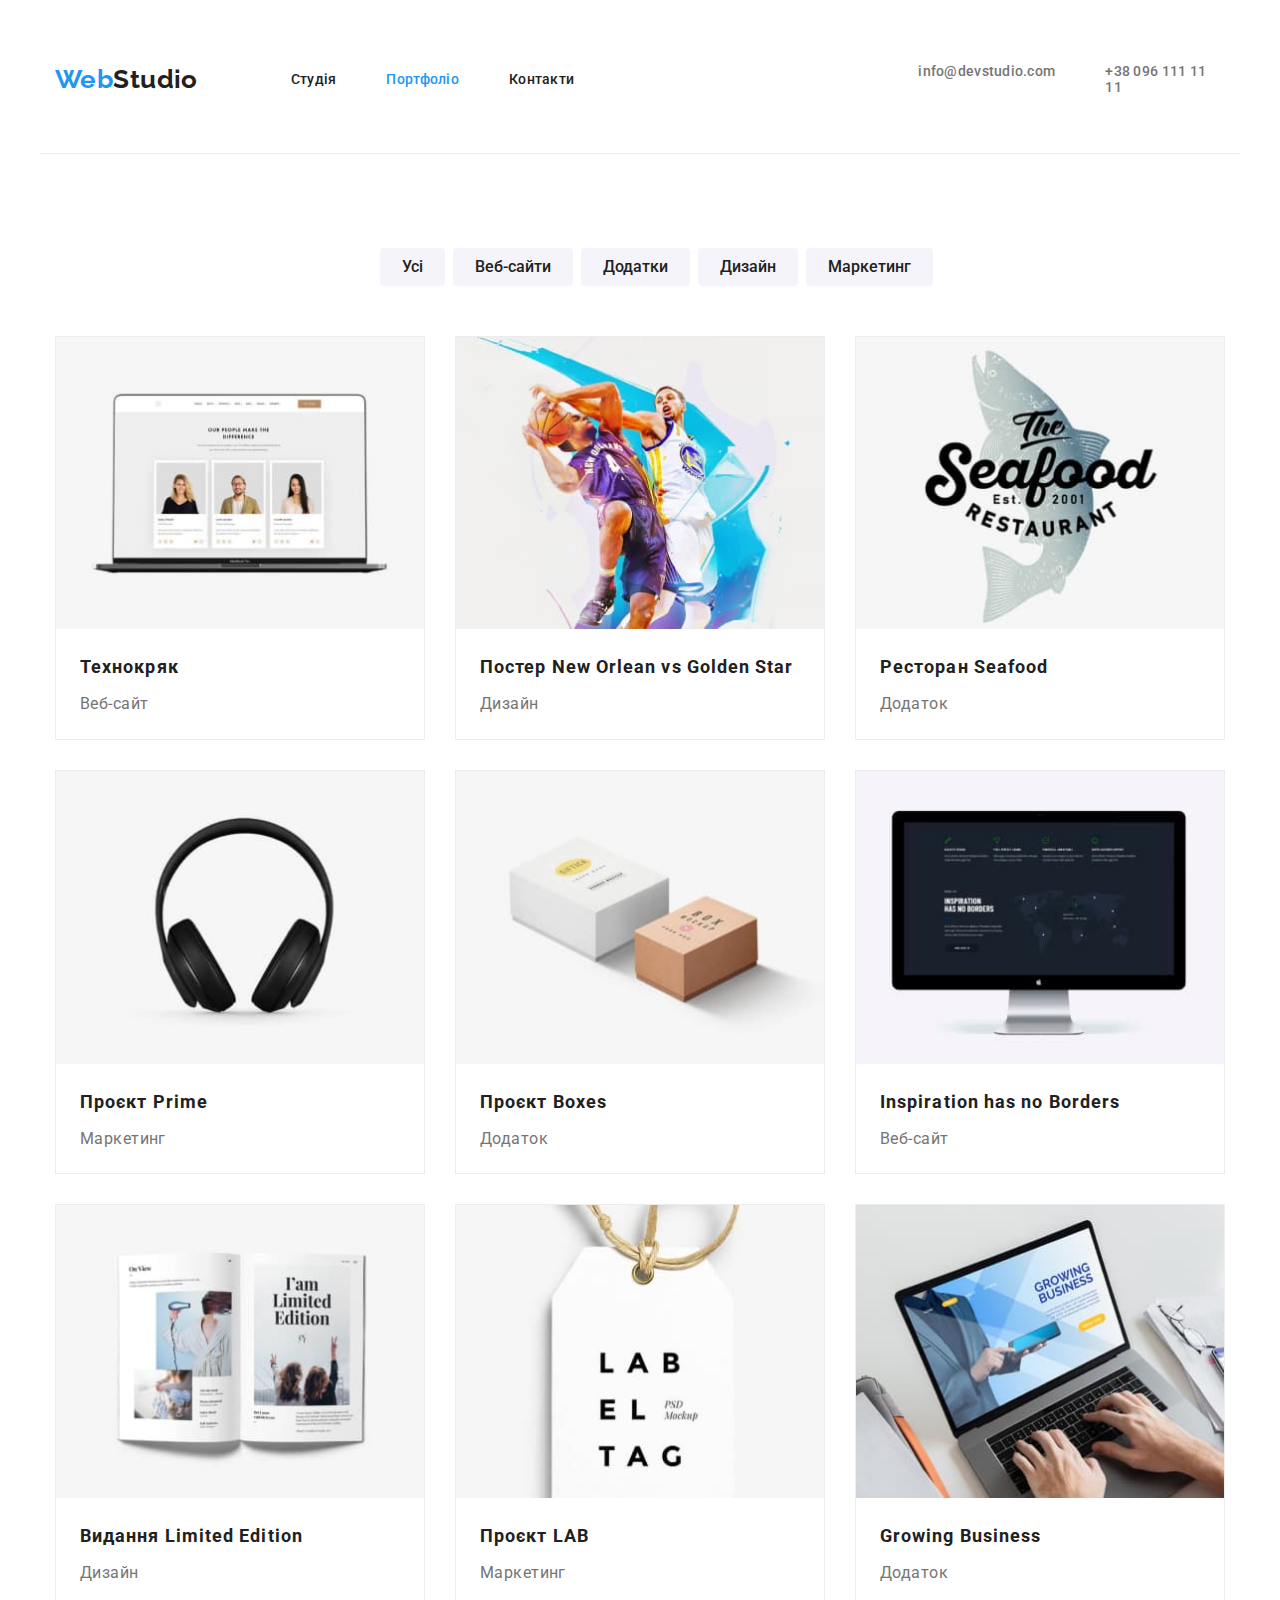
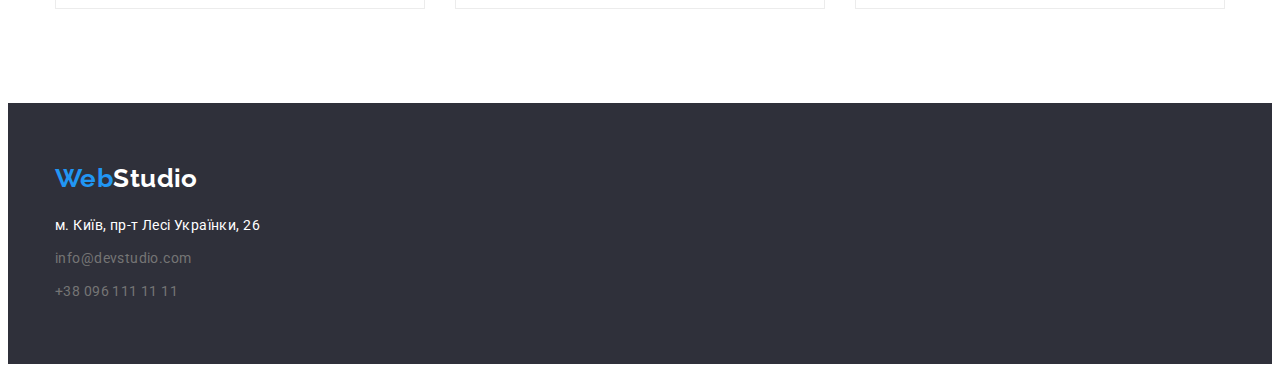
==== commit 471b6516: "update styles according to hw" ====
--- a/portfolio.html
+++ b/portfolio.html
@@ -26,21 +26,23 @@
             ><span class="web-part">Web</span>Studio</a
           >
           <ul class="nav-list">
-            <li class="list">
-              <a class="nav-item" href="./index.html">Студія</a>
-            </li>
-            <li class="list">
-              <a class="nav-item link-current" href="./portfolio.html">Портфоліо</a>
-            </li>
-            <li class="list">
-              <a class="nav-item" href="./#">Контакти</a>
+            <li class="list nav-item">
+              <a class="nav-link" href="./index.html">Студія</a>
+            </li>
+            <li class="list nav-item">
+              <a class="nav-link link-current" href="./portfolio.html"
+                >Портфоліо</a
+              >
+            </li>
+            <li class="list nav-item">
+              <a class="nav-link" href="./#">Контакти</a>
             </li>
           </ul>
           <ul class="contacts-list">
-            <li class="list">
+            <li class="list nav-item">
               <a class="nav-mail" href="#">info@devstudio.com</a>
             </li>
-            <li class="list">
+            <li class="list nav-item">
               <a class="nav-phone" href="tel:+380961111111"
                 >+38 096 111 11 11</a
               >
@@ -52,7 +54,7 @@
     <!-- Main -->
     <main>
       <!-- Projects -->
-      <section class="projects">
+      <section class="projects section">
         <div class="container">
           <h1 class="projects-title visually-hidden">Наші проекти</h1>
           <ul class="projects-buttons">
@@ -73,7 +75,7 @@
             </li>
           </ul>
           <ul class="projects-list">
-            <li class="list">
+            <li class="list project-box">
               <img
                 src="./images/img-web-page.jpg"
                 alt="Веб-сайт Технокряк"
@@ -82,7 +84,7 @@
               <h2 class="project-caption">Технокряк</h2>
               <p class="project-text">Веб-сайт</p>
             </li>
-            <li class="list">
+            <li class="list project-box">
               <img
                 src="./images/img-poster.jpg"
                 alt="Дизайн постеру New Orlean vs Golden Star"
@@ -93,7 +95,7 @@
               </h2>
               <p class="project-text">Дизайн</p>
             </li>
-            <li class="list">
+            <li class="list project-box">
               <img
                 src="./images/img-restaurant.jpg"
                 alt="Додаток для ресторану Seafood"
@@ -104,7 +106,7 @@
               </h2>
               <p class="project-text">Додаток</p>
             </li>
-            <li class="list">
+            <li class="list project-box">
               <img
                 src="./images/img-prime.jpg"
                 alt="Маркетинг для проєкту Prime"
@@ -115,7 +117,7 @@
               </h2>
               <p class="project-text">Маркетинг</p>
             </li>
-            <li class="list">
+            <li class="list project-box">
               <img
                 src="./images/img-boxes.jpg"
                 alt="Проєкт Boxes"
@@ -126,7 +128,7 @@
               </h2>
               <p class="project-text">Додаток</p>
             </li>
-            <li class="list">
+            <li class="list project-box">
               <img
                 src="./images/img-inspiration.jpg"
                 alt="Веб-сайт Inspiration has no Borders"
@@ -137,7 +139,7 @@
               </h2>
               <p class="project-text">Веб-сайт</p>
             </li>
-            <li class="list">
+            <li class="list project-box">
               <img
                 src="./images/img-le.jpg"
                 alt="Дизайн для видання Limited Edition"
@@ -148,7 +150,7 @@
               </h2>
               <p class="project-text">Дизайн</p>
             </li>
-            <li class="list">
+            <li class="list project-box">
               <img
                 src="./images/img-lab.jpg"
                 alt="Маркетинг для проєкту LAB"
@@ -159,7 +161,7 @@
               </h2>
               <p class="project-text">Маркетинг</p>
             </li>
-            <li class="list">
+            <li class="list project-box">
               <img
                 src="./images/img-gb.jpg"
                 alt="Growing Business"
@@ -176,13 +178,13 @@
     </main>
     <!-- Footer -->
     <footer class="page-floor">
-      <div class="container">
+      <div class="floor container">
         <a class="floor-logo" href="./index.html"
           ><span class="web-part">Web</span>Studio</a
         >
         <address class="location">
           <ul class="location-list">
-            <li class="list">
+            <li class="list location-item">
               <a
                 class="location"
                 href="https://goo.gl/maps/XUwRcNz6kgD58abX9"
@@ -191,10 +193,10 @@
                 >м. Київ, пр-т Лесі Українки, 26</a
               >
             </li>
-            <li class="list">
+            <li class="list location-item">
               <a class="floor-mail" href="#">info@devstudio.com</a>
             </li>
-            <li class="list">
+            <li class="list location-item">
               <a class="floor-phone" href="tel:+380961111111"
                 >+38 096 111 11 11</a
               >
--- a/css/styles.css
+++ b/css/styles.css
@@ -15,8 +15,7 @@
   --main-text-color: #212121;
   --secondary-text-color: #757575;
   --accent-color: #2196f3;
-  --border-color: #ECECEC;
-
+  --border-color: #ececec;
 }
 
 body {
@@ -34,6 +33,9 @@
   margin: -1px;
   border: 0;
   padding: 0;
+
+  white-space: nowrap;
+  clip-path: inset(100%);
   clip: rect(0 0 0 0);
   overflow: hidden;
 }
@@ -44,7 +46,7 @@
 ul,
 p {
   margin: 0;
-  padding: 0;
+  /* padding: 0; */
 }
 
 img {
@@ -53,7 +55,7 @@
   height: auto;
 }
 
-div,
+/* div,
 h1,
 h2,
 h3,
@@ -63,7 +65,7 @@
 p,
 button {
   outline: 1px solid rgb(111, 0, 237);
-}
+} */
 
 /* container */
 
@@ -71,6 +73,8 @@
   width: 1200px;
   margin-left: auto;
   margin-right: auto;
+  padding-left: 15px;
+  padding-right: 15px;
 }
 
 /* section */
@@ -90,7 +94,12 @@
 
 .page-header {
   background-color: var(--main-page-color);
-  border-bottom: 1px stroke var(--border-color);
+}
+
+.header-div {
+  border-bottom-width: 1px;
+  border-bottom-style: solid;
+  border-bottom-color: var(--border-color);
 }
 
 .page-nav {
@@ -122,32 +131,33 @@
 
 .nav-list {
   display: inherit;
-  /* margin-top: 32px;
-  margin-bottom: 32px;
-  margin-right: 30px; */
-}
-
-.nav-list > li {
+  padding-left: 0;
+}
+
+.nav-item {
   margin-right: 50px;
 }
 
-.nav-list > li:last-of-type {
+.nav-item:last-of-type {
   margin-right: 0;
 }
 
-.nav-item {
+.nav-link {
+  display: block;
   font-weight: 500;
   line-height: 1.14;
   letter-spacing: 0.02em;
   color: var(--main-text-color);
   text-decoration: none;
-}
-
-.nav-item:hover {
-  color: var(--accent-color);
-}
-
-.nav-item:focus {
+  padding-top: 32px;
+  padding-bottom: 32px;
+}
+
+.nav-link:hover {
+  color: var(--accent-color);
+}
+
+.nav-link:focus {
   color: var(--main-text-color);
 }
 
@@ -157,28 +167,19 @@
 
 .contacts-list {
   display: inherit;
-  /* margin-top: 32px;
-  margin-bottom: 32px; */
-}
-
-.contacts-list > li {
-  margin-right: 50px;
-}
-
-.contacts-list > li:first-of-type {
+  padding-left: 0;
   margin-left: 344px;
 }
 
-.contacts-list > li:last-of-type {
-  margin-right: 0
-}
-
 .nav-mail {
+  display: block;
   font-weight: 500;
   line-height: 1.14;
   letter-spacing: 0.02em;
   color: var(--secondary-text-color);
   text-decoration: none;
+  padding-top: 32px;
+  padding-bottom: 32px;
 }
 
 .nav-mail:hover {
@@ -190,11 +191,14 @@
 }
 
 .nav-phone {
+  display: block;
   font-weight: 500;
   line-height: 1.14;
   letter-spacing: 0.02em;
   color: var(--secondary-text-color);
   text-decoration: none;
+  padding-top: 32px;
+  padding-bottom: 32px;
 }
 
 .nav-phone:hover {
@@ -234,13 +238,14 @@
 
 .location-list {
   display: inline-block;
-}
-
-.location-list > li {
+  padding-left: 0;
+}
+
+.location-item {
   margin-bottom: 9px;
 }
 
-.location-list > li:last-of-type {
+.location-item:last-of-type {
   margin-bottom: 0;
 }
 
@@ -264,7 +269,6 @@
   line-height: 1.71;
   color: var(--secondary-text-color);
   text-decoration: none;
-
 }
 
 .floor-mail:hover {
@@ -299,24 +303,27 @@
 }
 
 .hero-div {
-  /* padding-left: 452px;
+  padding-left: 237px;
   padding-top: 200px;
-  padding-right: 452px;
-  padding-bottom: 200px; */
+  padding-right: 237px;
+  padding-bottom: 200px;
+  text-align: center;
 }
 
 .hero-title {
+  display: inline-block;
   font-weight: 900;
   font-size: 44px;
   line-height: 1.36;
   letter-spacing: 0.06em;
   text-transform: uppercase;
   color: var(--main-page-color);
-  /* max-width: 696px;
-  text-align: center; */
+  min-width: 696px;
+  text-align: center;
 }
 
 .button {
+  display: inline-block;
   cursor: pointer;
   font-family: inherit;
   font-weight: 700;
@@ -327,6 +334,13 @@
   background-color: var(--accent-color);
   border: var(--accent-color);
   border-radius: 4px;
+  margin-top: 30px;
+
+  padding-top: 10px;
+  padding-bottom: 10px;
+  padding-left: 32px;
+  padding-right: 32px;
+  min-width: 216px;
 }
 
 .button:hover {
@@ -348,15 +362,17 @@
 
 .benefits-list {
   display: flex;
-}
-
-.benefits-list > li {
-margin-right: 30px;  
-}
-
-/* .benefits-list >li:last-of-type {
+  padding-left: 0;
+}
+
+.benefits-item {
+  margin-right: 30px;
+  max-width: 270px;
+}
+
+.benefits-item:last-of-type {
   margin-right: 0;
-} */
+}
 
 .benefits-caption {
   font-size: 14px;
@@ -370,7 +386,6 @@
 .benefits-text {
   line-height: 1.14;
   color: var(--secondary-text-color);
-  max-width: 270px;
 }
 
 /* Operation */
@@ -390,15 +405,20 @@
 
 .operation-list {
   display: flex;
-}
-
-.operation-list>li {
+  padding-left: 0;
+}
+
+.operation-img {
+  width: 370px;
+}
+
+.operation-item {
   margin-right: 30px;
 }
 
-/* .operation-list>li:last-of-type {
+.operation-item:last-of-type {
   margin-right: 0;
-} */
+}
 
 /* Team */
 
@@ -417,21 +437,20 @@
 
 .team-list {
   display: flex;
-}
-
-.team-list>li {
-  margin-right: 30px;
-}
-
-.team-list:last-of-type {
-  margin-right: 0;
-}
-
-.box-img {
+  padding-left: 0;
+}
+
+.team-box {
   background-color: var(--main-page-color);
   box-shadow: 0px 1px 3px rgba(0, 0, 0, 0.12), 0px 1px 1px rgba(0, 0, 0, 0.14),
     0px 2px 1px rgba(0, 0, 0, 0.2);
   border-radius: 0px 0px 4px 4px;
+  margin-right: 30px;
+  width: 270px;
+}
+
+.team-box:last-of-type {
+  margin-right: 0;
 }
 
 .team-caption {
@@ -467,11 +486,12 @@
   margin-bottom: 50px;
 }
 
-.projects-buttons > li {
+.projects-buttons li {
   margin-right: 8px;
 }
 
 .project-btn {
+  display: inline-block;
   cursor: pointer;
   font-family: inherit;
   font-weight: 500;
@@ -481,6 +501,11 @@
   background-color: var(--third-page-color);
   border: var(--third-page-color);
   border-radius: 4px;
+
+  padding-top: 6px;
+  padding-bottom: 6px;
+  padding-left: 22px;
+  padding-right: 22px;
 }
 
 .project-btn:hover {
@@ -489,6 +514,11 @@
   border: var(--accent-color);
   border: 1px solid var(--main-text-color);
   border-radius: 4px;
+
+  padding-top: 6px;
+  padding-bottom: 6px;
+  padding-left: 25px;
+  padding-right: 25px;
 }
 
 .project-btn:focus {
@@ -496,13 +526,39 @@
   background-color: var(--accent-color);
   border: 1px solid var(--main-text-color);
   border-radius: 4px;
+
+  padding-top: 6px;
+  padding-bottom: 6px;
+  padding-left: 25px;
+  padding-right: 25px;
 }
 
 .projects-list {
   display: flex;
   flex-wrap: wrap;
-  flex-direction: row;
-  justify-content: center;
+  padding: 0;
+  gap: 30px;
+}
+
+.project-box {
+  display: block;
+  background-color: var(--main-page-color);
+  border: 1px stroke var(--border-color);
+
+  border-width: 1px;
+  border-style: solid;
+  border-color: var(--border-color);
+
+  /* margin-bottom: 30px;
+  margin-right: 30px; */
+
+  max-width: 370px;
+
+  flex-basis: calc((100% - 20px) / 3);
+}
+
+.projects-box:last-of-type {
+  margin-right: 0;
 }
 
 .project-caption {
@@ -511,10 +567,15 @@
   line-height: 2;
   letter-spacing: 0.06em;
   color: var(--main-text-color);
+  margin-top: 20px;
+  margin-bottom: 4px;
+  padding-left: 24px;
 }
 
 .project-text {
   font-size: 16px;
   line-height: 1.87;
   color: var(--secondary-text-color);
-}
+  margin-bottom: 20px;
+  padding-left: 24px;
+}
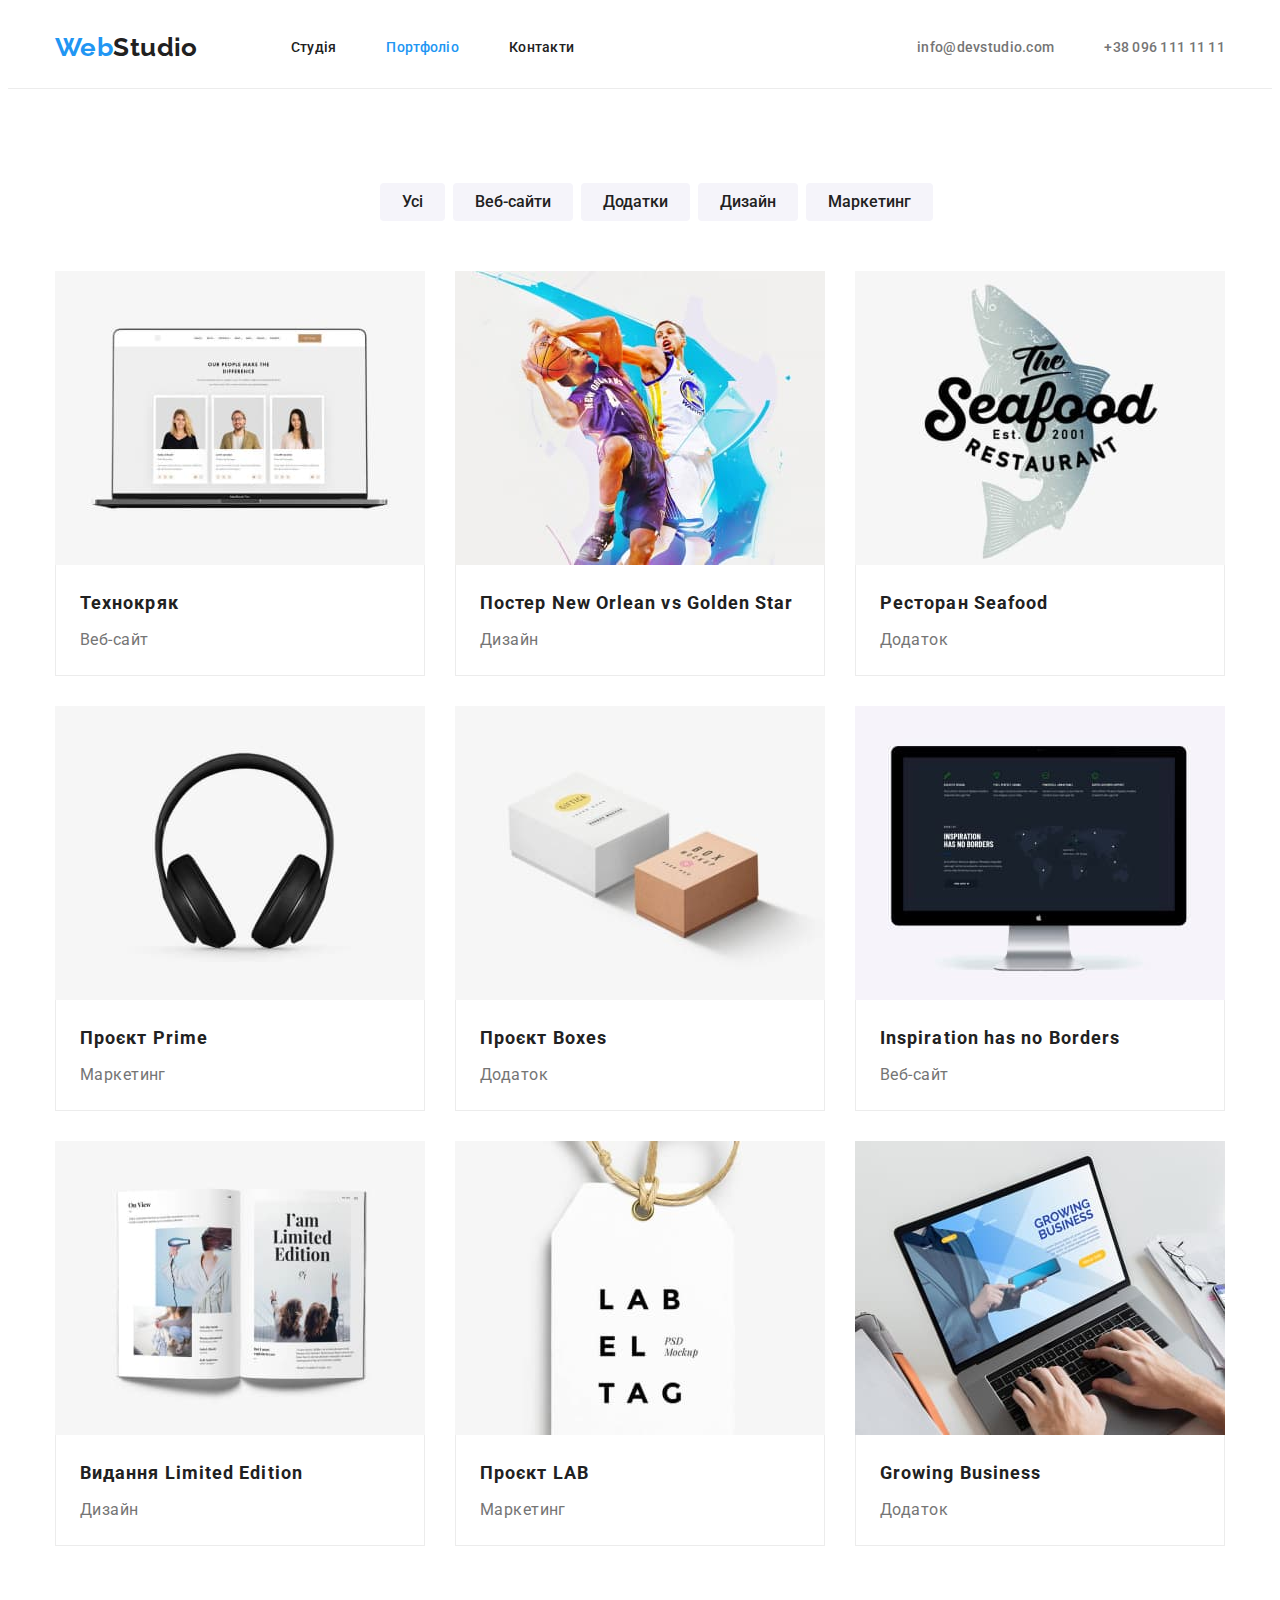
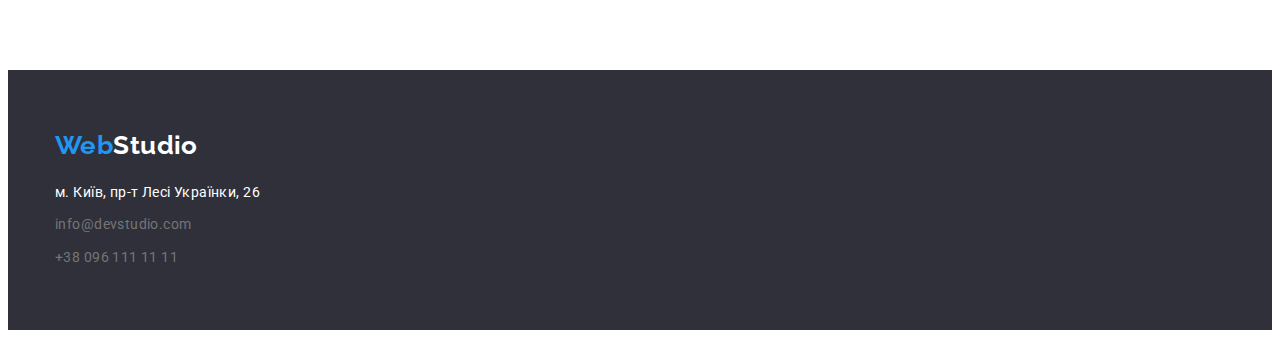
==== commit cf47c098: "update styles after hw check" ====
--- a/portfolio.html
+++ b/portfolio.html
@@ -81,8 +81,10 @@
                 alt="Веб-сайт Технокряк"
                 width="370"
               />
-              <h2 class="project-caption">Технокряк</h2>
-              <p class="project-text">Веб-сайт</p>
+              <div class="project-dsc">
+                <h2 class="project-caption">Технокряк</h2>
+                <p class="project-text">Веб-сайт</p>
+              </div>
             </li>
             <li class="list project-box">
               <img
@@ -90,10 +92,12 @@
                 alt="Дизайн постеру New Orlean vs Golden Star"
                 width="370"
               />
-              <h2 class="project-caption">
-                Постер <span lang="en-GB">New Orlean vs Golden Star</span>
-              </h2>
-              <p class="project-text">Дизайн</p>
+              <div class="project-dsc">
+                <h2 class="project-caption">
+                  Постер <span lang="en-GB">New Orlean vs Golden Star</span>
+                </h2>
+                <p class="project-text">Дизайн</p>
+              </div>
             </li>
             <li class="list project-box">
               <img
@@ -101,10 +105,12 @@
                 alt="Додаток для ресторану Seafood"
                 width="370"
               />
-              <h2 class="project-caption">
-                Ресторан <span lang="en-GB">Seafood</span>
-              </h2>
-              <p class="project-text">Додаток</p>
+              <div class="project-dsc">
+                <h2 class="project-caption">
+                  Ресторан <span lang="en-GB">Seafood</span>
+                </h2>
+                <p class="project-text">Додаток</p>
+              </div>
             </li>
             <li class="list project-box">
               <img
@@ -112,10 +118,12 @@
                 alt="Маркетинг для проєкту Prime"
                 width="370"
               />
-              <h2 class="project-caption">
-                Проєкт <span lang="en-GB">Prime</span>
-              </h2>
-              <p class="project-text">Маркетинг</p>
+              <div class="project-dsc">
+                <h2 class="project-caption">
+                  Проєкт <span lang="en-GB">Prime</span>
+                </h2>
+                <p class="project-text">Маркетинг</p>
+              </div>
             </li>
             <li class="list project-box">
               <img
@@ -123,10 +131,12 @@
                 alt="Проєкт Boxes"
                 width="370"
               />
-              <h2 class="project-caption">
-                Проєкт <span lang="en-GB">Boxes</span>
-              </h2>
-              <p class="project-text">Додаток</p>
+              <div class="project-dsc">
+                <h2 class="project-caption">
+                  Проєкт <span lang="en-GB">Boxes</span>
+                </h2>
+                <p class="project-text">Додаток</p>
+              </div>
             </li>
             <li class="list project-box">
               <img
@@ -134,10 +144,12 @@
                 alt="Веб-сайт Inspiration has no Borders"
                 width="370"
               />
-              <h2 class="project-caption">
-                <span lang="en-GB">Inspiration has no Borders</span>
-              </h2>
-              <p class="project-text">Веб-сайт</p>
+              <div class="project-dsc">
+                <h2 class="project-caption">
+                  <span lang="en-GB">Inspiration has no Borders</span>
+                </h2>
+                <p class="project-text">Веб-сайт</p>
+              </div>
             </li>
             <li class="list project-box">
               <img
@@ -145,10 +157,12 @@
                 alt="Дизайн для видання Limited Edition"
                 width="370"
               />
-              <h2 class="project-caption">
-                Видання <span lang="en-GB">Limited Edition</span>
-              </h2>
-              <p class="project-text">Дизайн</p>
+              <div class="project-dsc">
+                <h2 class="project-caption">
+                  Видання <span lang="en-GB">Limited Edition</span>
+                </h2>
+                <p class="project-text">Дизайн</p>
+              </div>
             </li>
             <li class="list project-box">
               <img
@@ -156,10 +170,12 @@
                 alt="Маркетинг для проєкту LAB"
                 width="370"
               />
-              <h2 class="project-caption">
-                Проєкт <span lang="en-GB">LAB</span>
-              </h2>
-              <p class="project-text">Маркетинг</p>
+              <div class="project-dsc">
+                <h2 class="project-caption">
+                  Проєкт <span lang="en-GB">LAB</span>
+                </h2>
+                <p class="project-text">Маркетинг</p>
+              </div>
             </li>
             <li class="list project-box">
               <img
@@ -167,10 +183,12 @@
                 alt="Growing Business"
                 width="370"
               />
-              <h2 class="project-caption">
-                <span lang="en-GB">Growing Business</span>
-              </h2>
-              <p class="project-text">Додаток</p>
+              <div class="project-dsc">
+                <h2 class="project-caption">
+                  <span lang="en-GB">Growing Business</span>
+                </h2>
+                <p class="project-text">Додаток</p>
+              </div>
             </li>
           </ul>
         </div>
--- a/css/styles.css
+++ b/css/styles.css
@@ -94,19 +94,12 @@
 
 .page-header {
   background-color: var(--main-page-color);
-}
-
-.header-div {
-  border-bottom-width: 1px;
-  border-bottom-style: solid;
-  border-bottom-color: var(--border-color);
+  border-bottom: 1px solid var(--border-color);
 }
 
 .page-nav {
   display: flex;
   align-items: center;
-  padding-top: 24px;
-  padding-bottom: 25px;
 }
 
 .header-logo {
@@ -117,6 +110,8 @@
   line-height: 1.19;
   color: var(--main-text-color);
   text-decoration: none;
+  padding-top: 24px;
+  padding-bottom: 25px;
   margin-right: 93px;
 }
 
@@ -168,7 +163,7 @@
 .contacts-list {
   display: inherit;
   padding-left: 0;
-  margin-left: 344px;
+  margin-left: auto;
 }
 
 .nav-mail {
@@ -213,9 +208,6 @@
 
 .page-floor {
   background-color: var(--secondary-page-color);
-}
-
-.floor {
   padding-top: 60px;
   padding-bottom: 60px;
 }
@@ -300,26 +292,21 @@
 
 .hero {
   background-color: var(--secondary-page-color);
-}
-
-.hero-div {
-  padding-left: 237px;
   padding-top: 200px;
-  padding-right: 237px;
   padding-bottom: 200px;
   text-align: center;
 }
 
 .hero-title {
-  display: inline-block;
   font-weight: 900;
   font-size: 44px;
   line-height: 1.36;
   letter-spacing: 0.06em;
   text-transform: uppercase;
   color: var(--main-page-color);
-  min-width: 696px;
-  text-align: center;
+  width: 696px;
+  margin-left: auto;
+  margin-right: auto;
 }
 
 .button {
@@ -384,14 +371,14 @@
 }
 
 .benefits-text {
-  line-height: 1.14;
+  line-height: 1.71;
   color: var(--secondary-text-color);
 }
 
 /* Operation */
 
 .operation {
-  background-color: var(--main-page-color);
+  padding-top: 0;
 }
 
 .operation-title {
@@ -511,54 +498,42 @@
 .project-btn:hover {
   color: var(--main-page-color);
   background-color: var(--accent-color);
-  border: var(--accent-color);
-  border: 1px solid var(--main-text-color);
-  border-radius: 4px;
-
-  padding-top: 6px;
-  padding-bottom: 6px;
-  padding-left: 25px;
-  padding-right: 25px;
+  border: none;
 }
 
 .project-btn:focus {
   color: var(--main-page-color);
   background-color: var(--accent-color);
-  border: 1px solid var(--main-text-color);
-  border-radius: 4px;
-
-  padding-top: 6px;
-  padding-bottom: 6px;
-  padding-left: 25px;
-  padding-right: 25px;
+  border: none;
 }
 
 .projects-list {
   display: flex;
   flex-wrap: wrap;
   padding: 0;
-  gap: 30px;
+  /* gap: 30px; */
 }
 
 .project-box {
   display: block;
-  background-color: var(--main-page-color);
-  border: 1px stroke var(--border-color);
-
-  border-width: 1px;
-  border-style: solid;
-  border-color: var(--border-color);
-
-  /* margin-bottom: 30px;
-  margin-right: 30px; */
-
   max-width: 370px;
-
-  flex-basis: calc((100% - 20px) / 3);
-}
-
-.projects-box:last-of-type {
+  margin-bottom: 30px;
+  margin-right: 30px;
+  /* flex-basis: calc((100% - 20px) / 3); */
+}
+
+.project-box:nth-child(3n) {
   margin-right: 0;
+}
+
+.project-dsc {
+  border-left: 1px solid var(--border-color);
+  border-right: 1px solid var(--border-color);
+  border-bottom: 1px solid var(--border-color);
+  padding-top: 20px;
+  padding-bottom: 20px;
+  padding-left: 24px;
+  padding-right: 24px;
 }
 
 .project-caption {
@@ -567,15 +542,11 @@
   line-height: 2;
   letter-spacing: 0.06em;
   color: var(--main-text-color);
-  margin-top: 20px;
   margin-bottom: 4px;
-  padding-left: 24px;
 }
 
 .project-text {
   font-size: 16px;
   line-height: 1.87;
   color: var(--secondary-text-color);
-  margin-bottom: 20px;
-  padding-left: 24px;
-}
+}
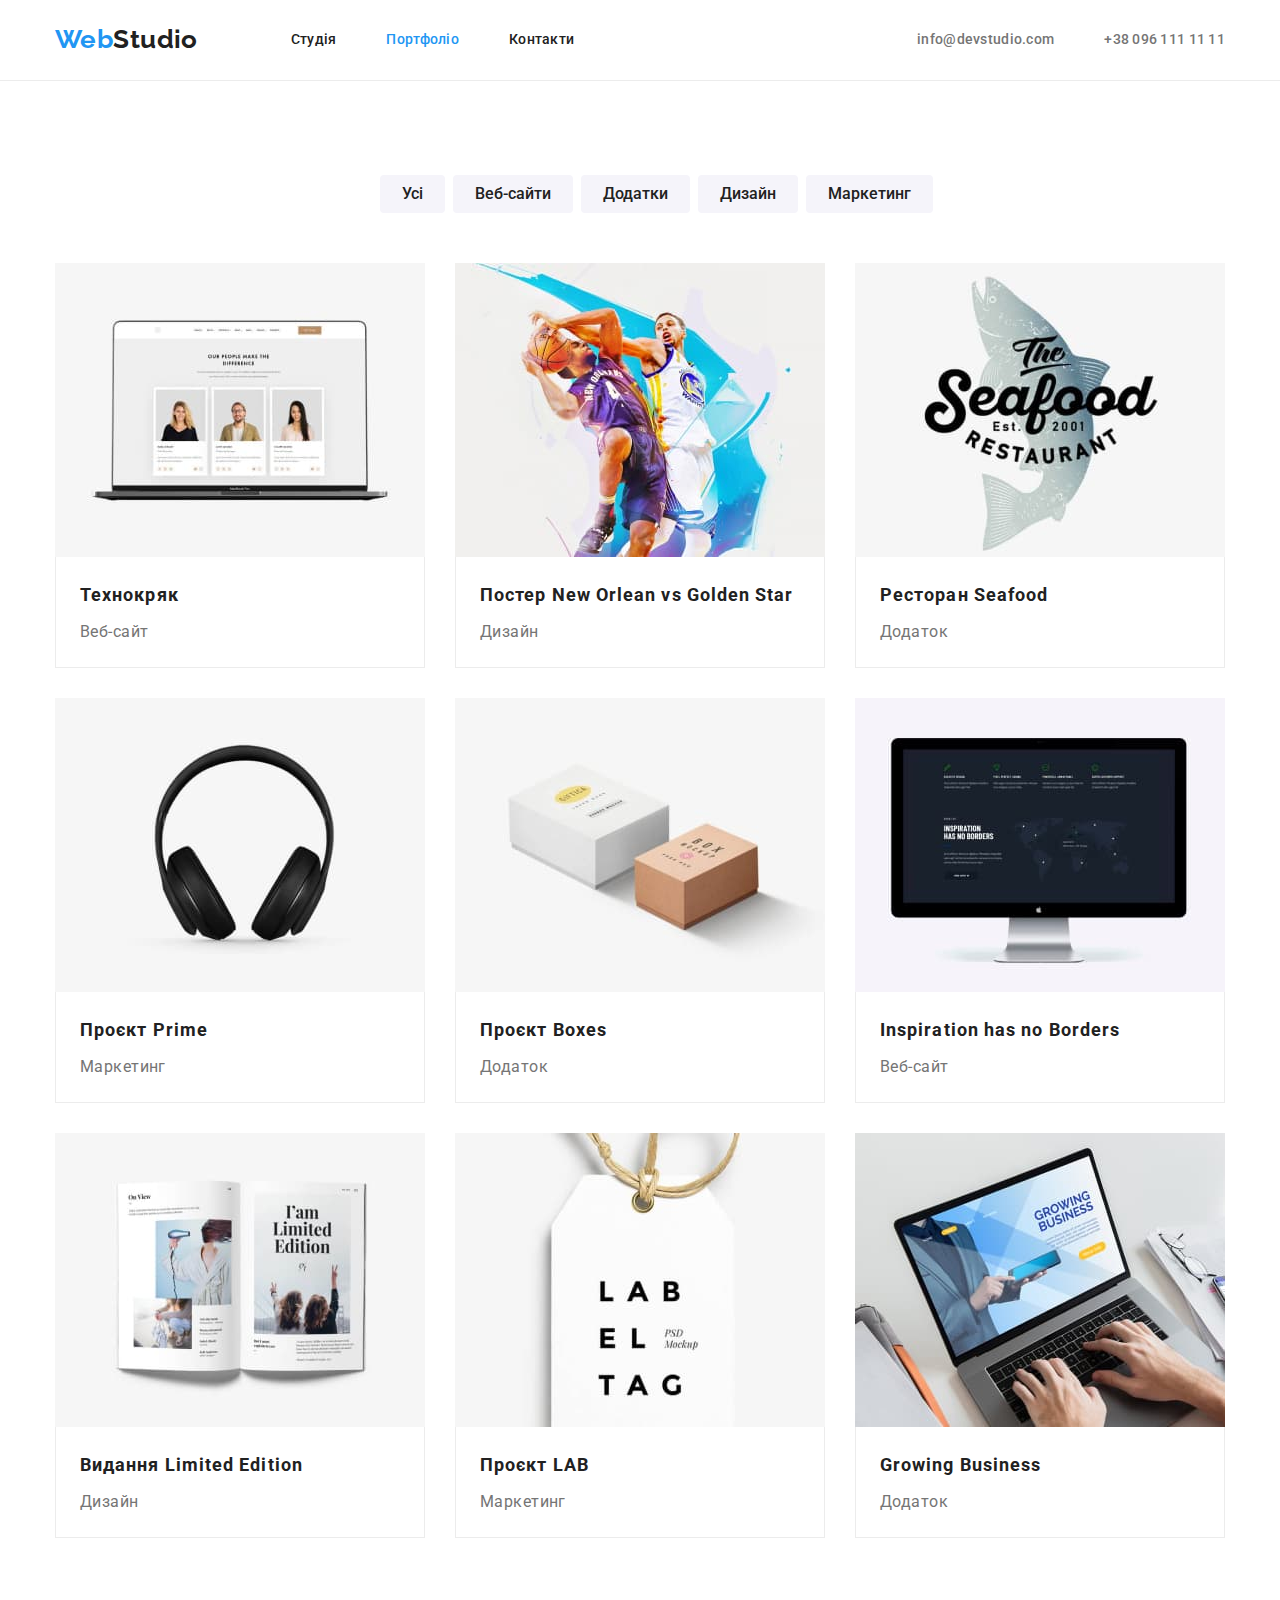
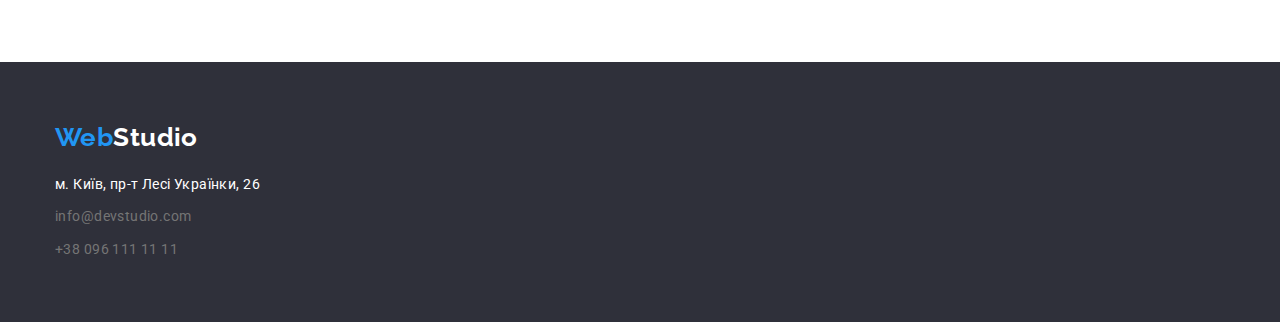
==== commit d3091fce: "relink modern-normalize" ====
--- a/portfolio.html
+++ b/portfolio.html
@@ -7,7 +7,7 @@
     <title>Portfolio</title>
     <link
       rel="stylesheet"
-      href="node_modules/modern-normalize/modern-normalize.css"
+      href="https://cdnjs.cloudflare.com/ajax/libs/modern-normalize/1.1.0/modern-normalize.min.css"
     />
     <link rel="stylesheet" href="./css/styles.css" />
     <link rel="preconnect" href="https://fonts.googleapis.com" />
